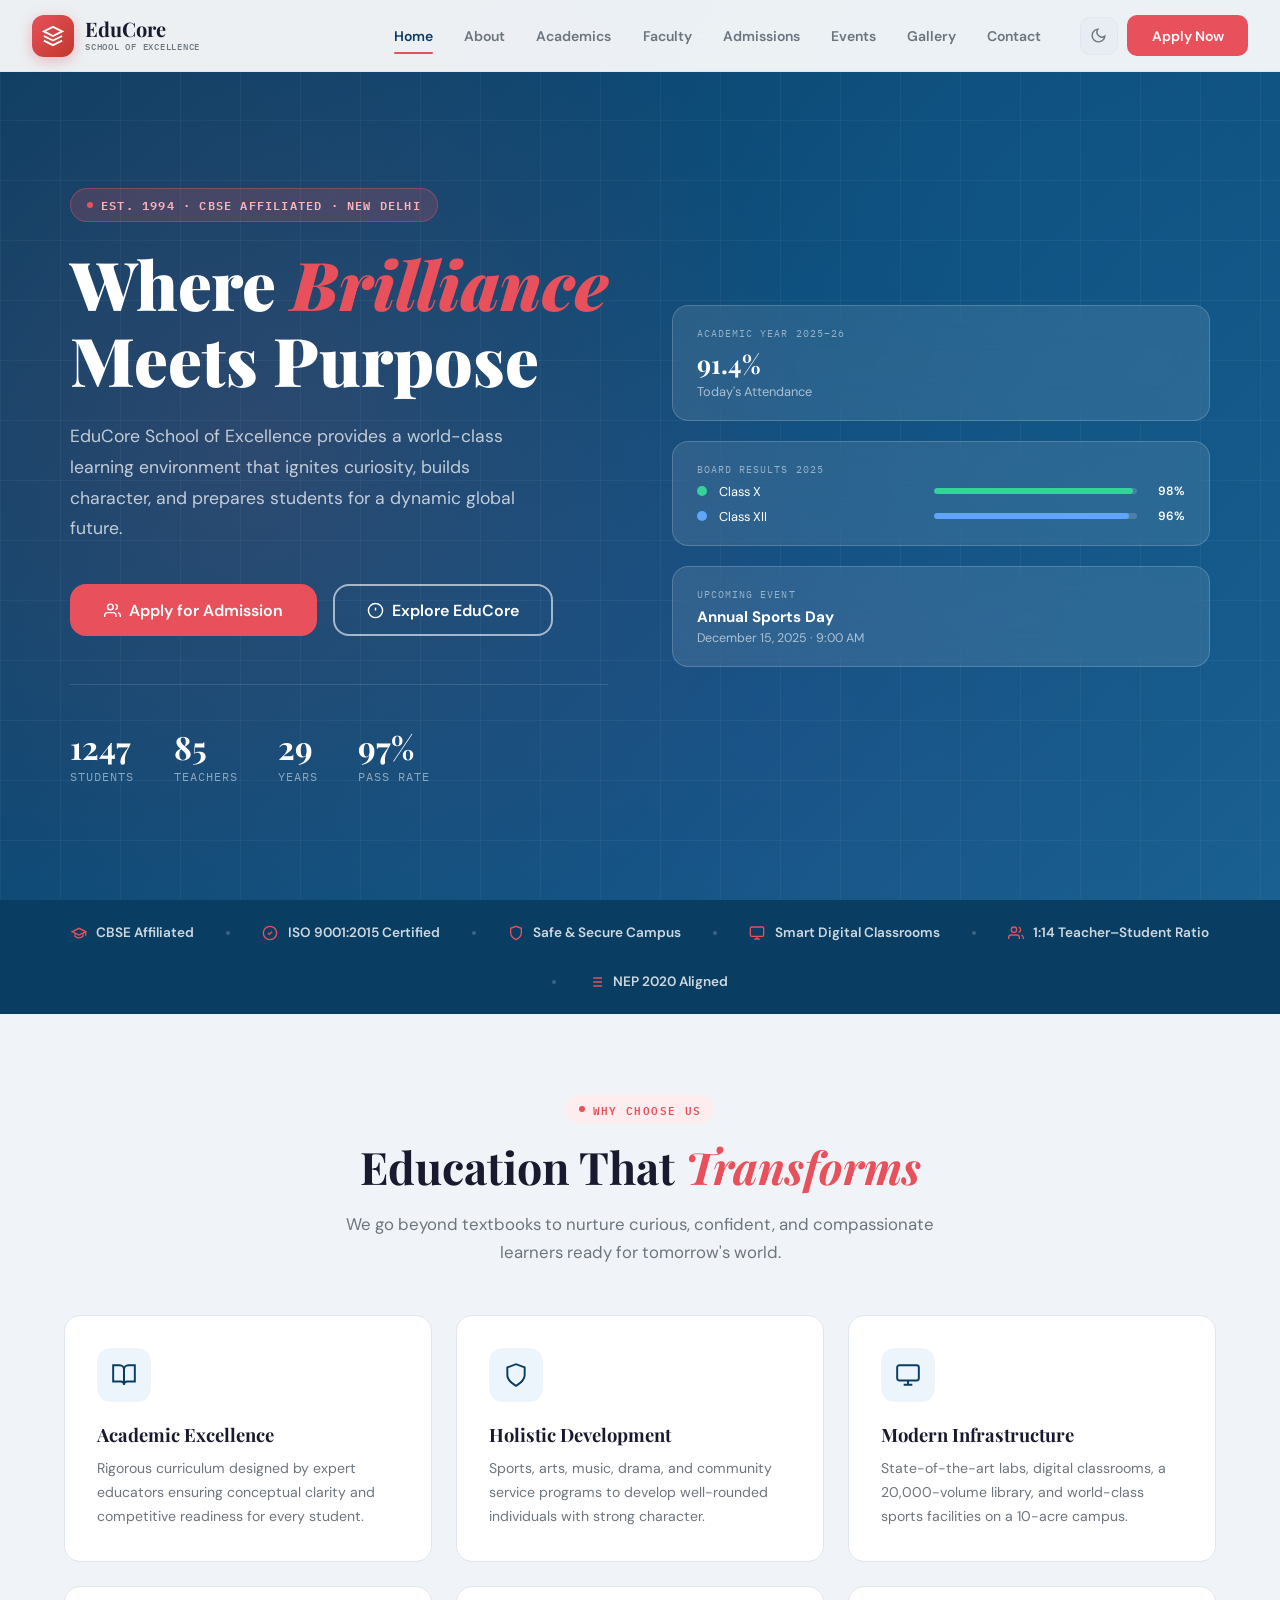
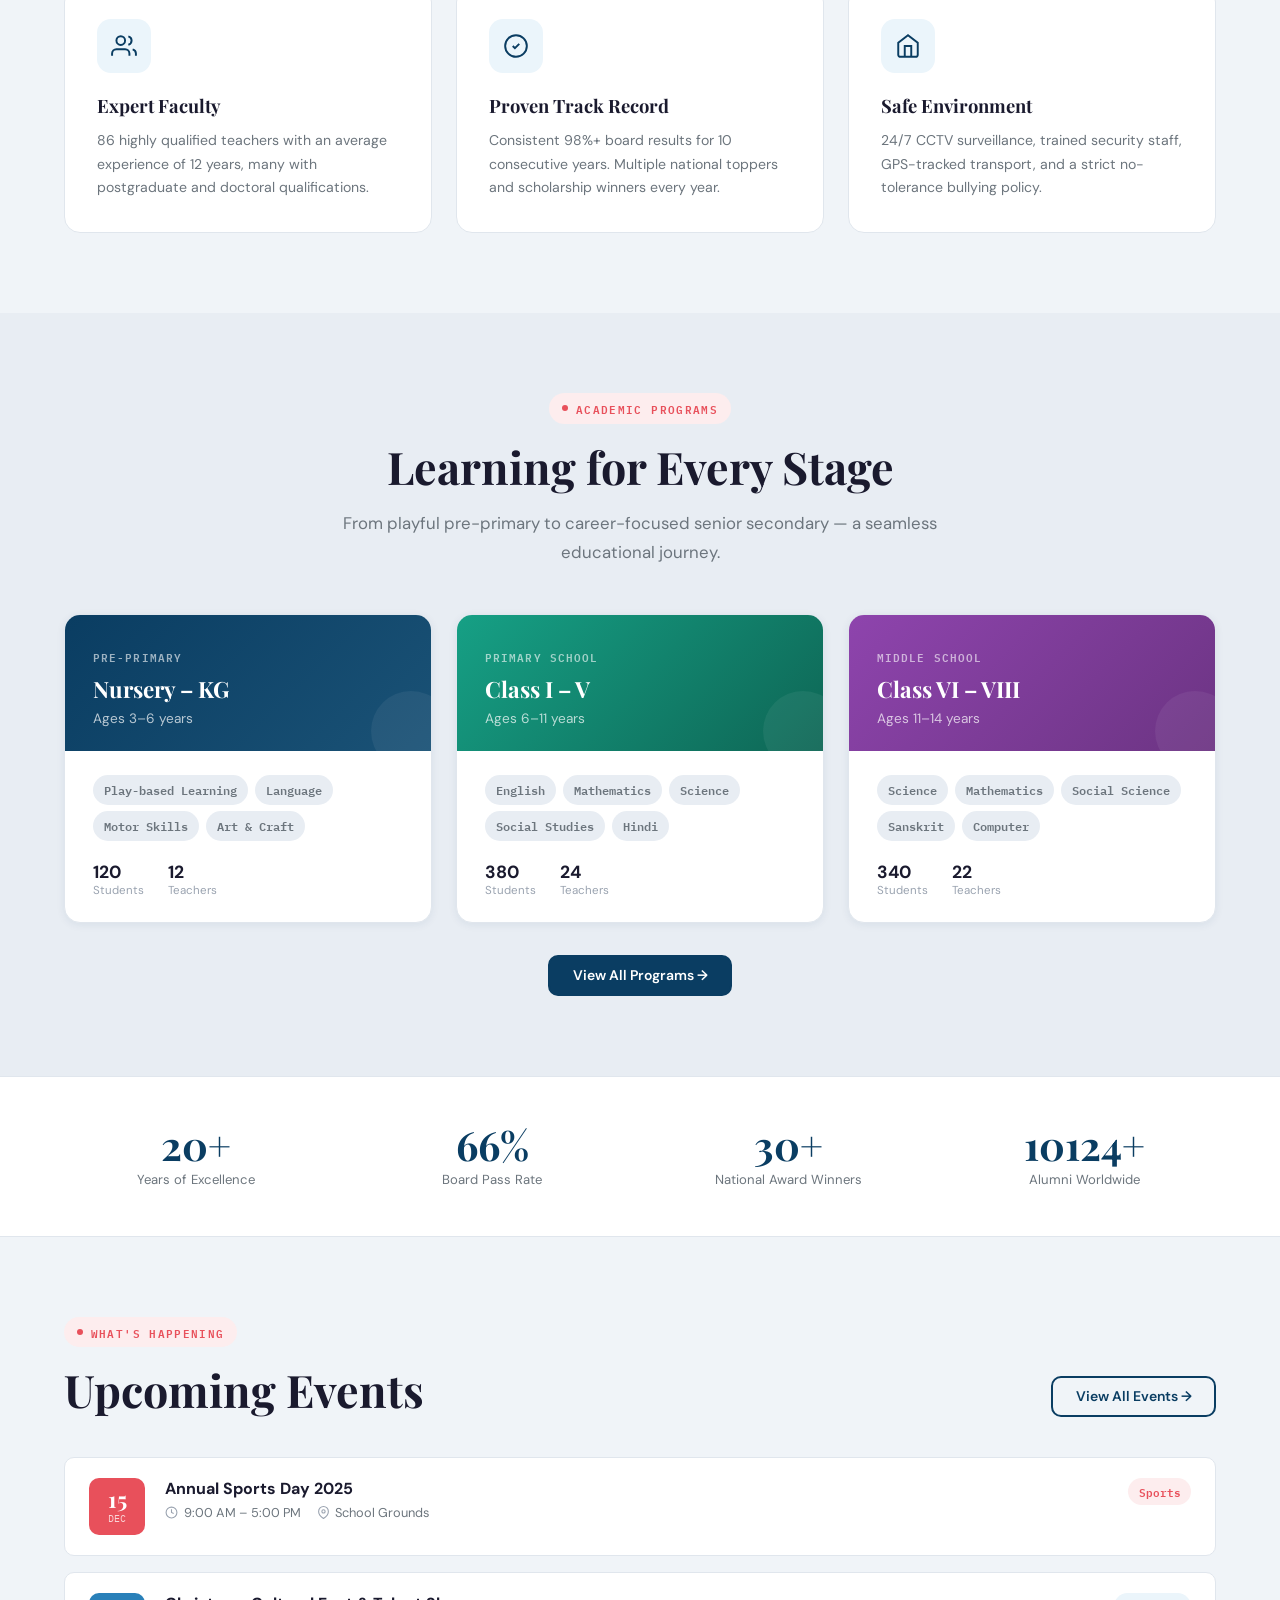
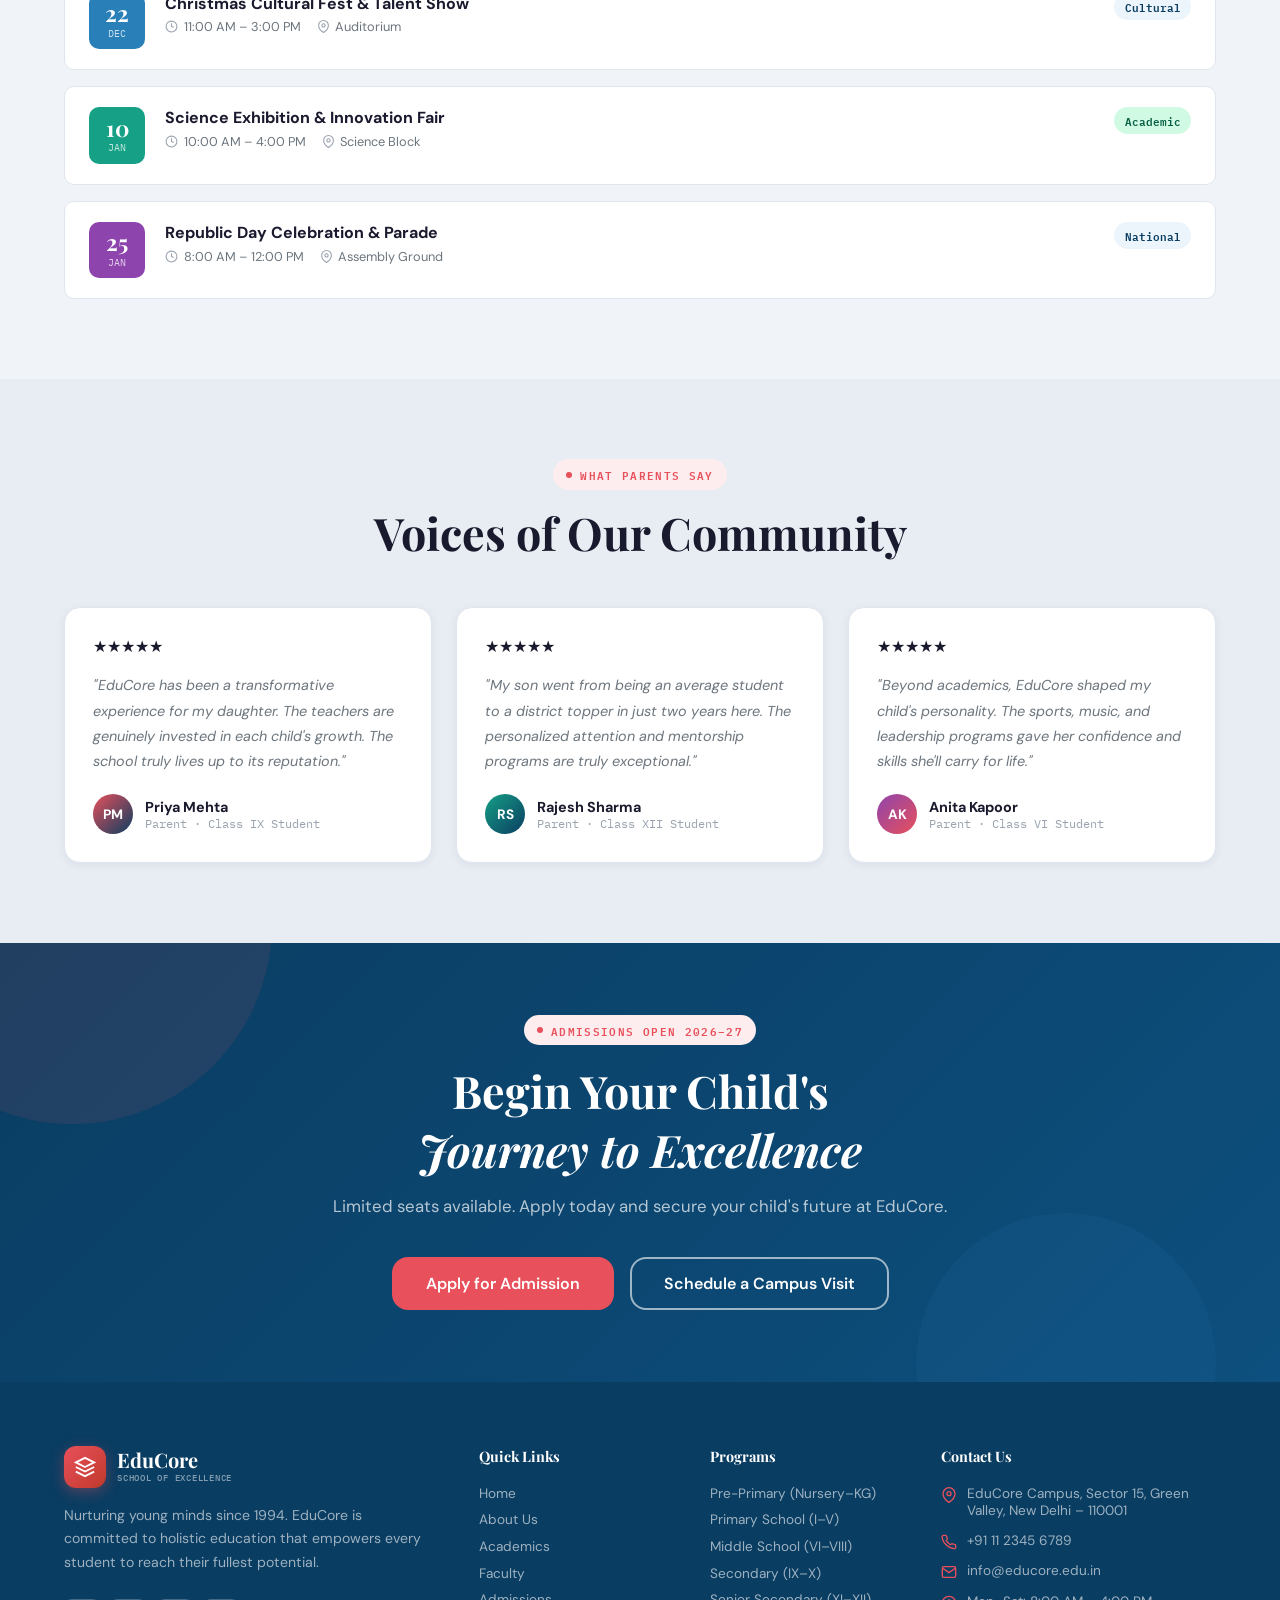
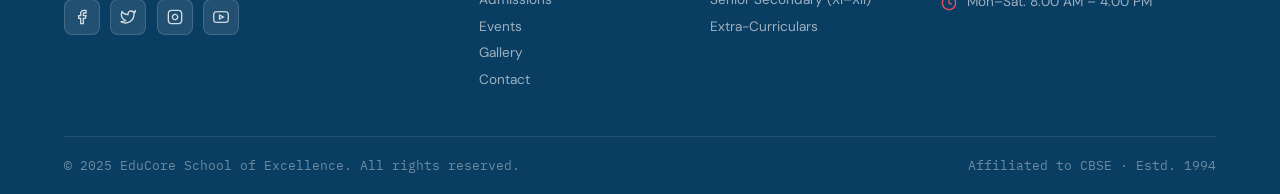
==== index.html @ 19f884a1 "first commit" ====
<!DOCTYPE html>
<html lang="en">
<head>
  <meta charset="UTF-8">
  <meta name="viewport" content="width=device-width, initial-scale=1.0">
  <title>EduCore School of Excellence — Home</title>
  <meta name="description" content="EduCore School of Excellence – A leading CBSE school in New Delhi offering world-class education from Nursery to Class XII.">
  <link rel="manifest" href="/manifest.json">
    <meta name="theme-color" content="#0f172a">
    <meta name="mobile-web-app-capable" content="yes">
    <meta name="apple-mobile-web-app-capable" content="yes">
    <meta name="apple-mobile-web-app-status-bar-style" content="black-translucent">
    <meta name="apple-mobile-web-app-title" content="EduCore">
   <meta name="apple-mobile-web-app-title" content="EduCore"><meta name="viewport" content="width=device-width, initial-scale=1, maximum-scale=1, user-scalable=no, viewport-fit=cover">
  <link rel="stylesheet" href="css/style.css">
  <script>
    // Prevent FOUC
    (function(){var t=localStorage.getItem('educore-theme');if(t)document.documentElement.setAttribute('data-theme',t);else if(window.matchMedia('(prefers-color-scheme:dark)').matches)document.documentElement.setAttribute('data-theme','dark');})();
  </script>
</head>
<body>

<div id="nav-placeholder"></div>

<!-- ═══════════════════════════════════════════════════ HERO -->
<section class="hero">
  <div class="hero-bg-pattern"></div>
  <div class="hero-grid-overlay"></div>
  <div class="container">
    <div class="hero-content">
      <div class="hero-text">
        <div class="hero-tag">Est. 1994 · CBSE Affiliated · New Delhi</div>
        <h1 class="hero-title">
          Where <span class="accent-text">Brilliance</span><br>Meets Purpose
        </h1>
        <p class="hero-subtitle">
          EduCore School of Excellence provides a world-class learning environment that ignites curiosity, builds character, and prepares students for a dynamic global future.
        </p>
        <div class="hero-cta">
          <a href="pages/admissions.html" class="btn btn-accent btn-lg">
            <svg viewBox="0 0 24 24" fill="none" stroke="currentColor" stroke-width="2"><path d="M17 21v-2a4 4 0 0 0-4-4H5a4 4 0 0 0-4 4v2"/><circle cx="9" cy="7" r="4"/><path d="M23 21v-2a4 4 0 0 0-3-3.87"/><path d="M16 3.13a4 4 0 0 1 0 7.75"/></svg>
            Apply for Admission
          </a>
          <a href="pages/about.html" class="btn btn-outline-white btn-lg">
            <svg viewBox="0 0 24 24" fill="none" stroke="currentColor" stroke-width="2"><circle cx="12" cy="12" r="10"/><line x1="12" y1="8" x2="12" y2="12"/><line x1="12" y1="16" x2="12.01" y2="16"/></svg>
            Explore EduCore
          </a>
        </div>
        <div class="hero-stats">
          <div>
            <div class="hero-stat-value" data-count="1248">0</div>
            <div class="hero-stat-label">Students</div>
          </div>
          <div>
            <div class="hero-stat-value" data-count="86">0</div>
            <div class="hero-stat-label">Teachers</div>
          </div>
          <div>
            <div class="hero-stat-value" data-count="30">0</div>
            <div class="hero-stat-label">Years</div>
          </div>
          <div>
            <div class="hero-stat-value" data-count="98" data-suffix="%">0</div>
            <div class="hero-stat-label">Pass Rate</div>
          </div>
        </div>
      </div>

      <div class="hero-visual">
        <div class="hero-card-float">
          <div class="hcf-label">Academic Year 2025–26</div>
          <div class="hcf-value">91.4%</div>
          <div class="hcf-sub">Today's Attendance</div>
        </div>
        <div class="hero-card-float">
          <div class="hcf-label">Board Results 2025</div>
          <div style="display:flex;flex-direction:column;gap:8px;margin-top:6px">
            <div class="hcf-row">
              <div class="hcf-dot" style="background:#34D399"></div>
              <span style="font-size:.8rem;flex:1">Class X</span>
              <div class="hcf-bar-wrap"><div class="hcf-bar" style="width:98%;background:#34D399"></div></div>
              <span class="hcf-pct">98%</span>
            </div>
            <div class="hcf-row">
              <div class="hcf-dot" style="background:#60A5FA"></div>
              <span style="font-size:.8rem;flex:1">Class XII</span>
              <div class="hcf-bar-wrap"><div class="hcf-bar" style="width:96%;background:#60A5FA"></div></div>
              <span class="hcf-pct">96%</span>
            </div>
          </div>
        </div>
        <div class="hero-card-float">
          <div class="hcf-label">Upcoming Event</div>
          <div style="margin-top:4px">
            <div style="font-weight:700;font-size:.95rem">Annual Sports Day</div>
            <div style="font-size:.78rem;opacity:.6;margin-top:3px">December 15, 2025 · 9:00 AM</div>
          </div>
        </div>
      </div>
    </div>
  </div>
</section>

<!-- ═══════════════════════════════════════════════════ FEATURES STRIP -->
<div class="features-strip">
  <div class="container">
    <div class="features-strip-inner">
      <div class="fstrip-item"><svg viewBox="0 0 24 24"><path d="M22 10v6M2 10l10-5 10 5-10 5z"/><path d="M6 12v5c3 3 9 3 12 0v-5"/></svg>CBSE Affiliated</div>
      <div class="fstrip-divider"></div>
      <div class="fstrip-item"><svg viewBox="0 0 24 24"><circle cx="12" cy="12" r="10"/><path d="m9 12 2 2 4-4"/></svg>ISO 9001:2015 Certified</div>
      <div class="fstrip-divider"></div>
      <div class="fstrip-item"><svg viewBox="0 0 24 24"><path d="M12 22s8-4 8-10V5l-8-3-8 3v7c0 6 8 10 8 10z"/></svg>Safe & Secure Campus</div>
      <div class="fstrip-divider"></div>
      <div class="fstrip-item"><svg viewBox="0 0 24 24"><rect x="2" y="3" width="20" height="14" rx="2"/><path d="M8 21h8M12 17v4"/></svg>Smart Digital Classrooms</div>
      <div class="fstrip-divider"></div>
      <div class="fstrip-item"><svg viewBox="0 0 24 24"><path d="M17 21v-2a4 4 0 0 0-4-4H5a4 4 0 0 0-4 4v2"/><circle cx="9" cy="7" r="4"/><path d="M23 21v-2a4 4 0 0 0-3-3.87M16 3.13a4 4 0 0 1 0 7.75"/></svg>1:14 Teacher–Student Ratio</div>
      <div class="fstrip-divider"></div>
      <div class="fstrip-item"><svg viewBox="0 0 24 24"><path d="M8 6h13M8 12h13M8 18h13M3 6h.01M3 12h.01M3 18h.01"/></svg>NEP 2020 Aligned</div>
    </div>
  </div>
</div>

<!-- ═══════════════════════════════════════════════════ WHY EDUCORE -->
<section class="section" style="background:var(--bg)">
  <div class="container">
    <div class="text-center aos-item">
      <div class="section-label">Why Choose Us</div>
      <h2 class="section-title">Education That <em style="font-style:italic;color:var(--accent)">Transforms</em></h2>
      <p class="section-subtitle" style="margin:0 auto">We go beyond textbooks to nurture curious, confident, and compassionate learners ready for tomorrow's world.</p>
    </div>
    <div class="why-grid">
      <div class="why-card aos-item" data-delay="0">
        <div class="why-icon"><svg viewBox="0 0 24 24"><path d="M2 3h6a4 4 0 0 1 4 4v14a3 3 0 0 0-3-3H2z"/><path d="M22 3h-6a4 4 0 0 0-4 4v14a3 3 0 0 1 3-3h7z"/></svg></div>
        <div class="why-title">Academic Excellence</div>
        <p class="why-desc">Rigorous curriculum designed by expert educators ensuring conceptual clarity and competitive readiness for every student.</p>
      </div>
      <div class="why-card aos-item" data-delay="80">
        <div class="why-icon"><svg viewBox="0 0 24 24"><path d="M12 22s8-4 8-10V5l-8-3-8 3v7c0 6 8 10 8 10z"/></svg></div>
        <div class="why-title">Holistic Development</div>
        <p class="why-desc">Sports, arts, music, drama, and community service programs to develop well-rounded individuals with strong character.</p>
      </div>
      <div class="why-card aos-item" data-delay="160">
        <div class="why-icon"><svg viewBox="0 0 24 24"><rect x="2" y="3" width="20" height="14" rx="2"/><path d="M8 21h8M12 17v4"/></svg></div>
        <div class="why-title">Modern Infrastructure</div>
        <p class="why-desc">State-of-the-art labs, digital classrooms, a 20,000-volume library, and world-class sports facilities on a 10-acre campus.</p>
      </div>
      <div class="why-card aos-item" data-delay="0">
        <div class="why-icon"><svg viewBox="0 0 24 24"><path d="M17 21v-2a4 4 0 0 0-4-4H5a4 4 0 0 0-4 4v2"/><circle cx="9" cy="7" r="4"/><path d="M23 21v-2a4 4 0 0 0-3-3.87M16 3.13a4 4 0 0 1 0 7.75"/></svg></div>
        <div class="why-title">Expert Faculty</div>
        <p class="why-desc">86 highly qualified teachers with an average experience of 12 years, many with postgraduate and doctoral qualifications.</p>
      </div>
      <div class="why-card aos-item" data-delay="80">
        <div class="why-icon"><svg viewBox="0 0 24 24"><circle cx="12" cy="12" r="10"/><path d="m9 12 2 2 4-4"/></svg></div>
        <div class="why-title">Proven Track Record</div>
        <p class="why-desc">Consistent 98%+ board results for 10 consecutive years. Multiple national toppers and scholarship winners every year.</p>
      </div>
      <div class="why-card aos-item" data-delay="160">
        <div class="why-icon"><svg viewBox="0 0 24 24"><path d="M3 9l9-7 9 7v11a2 2 0 0 1-2 2H5a2 2 0 0 1-2-2z"/><polyline points="9 22 9 12 15 12 15 22"/></svg></div>
        <div class="why-title">Safe Environment</div>
        <p class="why-desc">24/7 CCTV surveillance, trained security staff, GPS-tracked transport, and a strict no-tolerance bullying policy.</p>
      </div>
    </div>
  </div>
</section>

<!-- ═══════════════════════════════════════════════════ PROGRAMS -->
<section class="section" style="background:var(--bg3)">
  <div class="container">
    <div class="text-center aos-item">
      <div class="section-label">Academic Programs</div>
      <h2 class="section-title">Learning for Every Stage</h2>
      <p class="section-subtitle" style="margin:0 auto">From playful pre-primary to career-focused senior secondary — a seamless educational journey.</p>
    </div>
    <div class="programs-grid">
      <div class="prog-card aos-item" data-delay="0">
        <div class="prog-header">
          <div class="prog-grade">Pre-Primary</div>
          <div class="prog-name">Nursery – KG</div>
          <div class="prog-age">Ages 3–6 years</div>
        </div>
        <div class="prog-body">
          <div class="prog-subjects">
            <span class="prog-subject">Play-based Learning</span>
            <span class="prog-subject">Language</span>
            <span class="prog-subject">Motor Skills</span>
            <span class="prog-subject">Art & Craft</span>
          </div>
          <div class="prog-stats">
            <div><div class="prog-stat-val">120</div><div class="prog-stat-lbl">Students</div></div>
            <div><div class="prog-stat-val">12</div><div class="prog-stat-lbl">Teachers</div></div>
          </div>
        </div>
      </div>
      <div class="prog-card aos-item" data-delay="80">
        <div class="prog-header" style="background:linear-gradient(135deg,#16A085,#0E6655)">
          <div class="prog-grade">Primary School</div>
          <div class="prog-name">Class I – V</div>
          <div class="prog-age">Ages 6–11 years</div>
        </div>
        <div class="prog-body">
          <div class="prog-subjects">
            <span class="prog-subject">English</span>
            <span class="prog-subject">Mathematics</span>
            <span class="prog-subject">Science</span>
            <span class="prog-subject">Social Studies</span>
            <span class="prog-subject">Hindi</span>
          </div>
          <div class="prog-stats">
            <div><div class="prog-stat-val">380</div><div class="prog-stat-lbl">Students</div></div>
            <div><div class="prog-stat-val">24</div><div class="prog-stat-lbl">Teachers</div></div>
          </div>
        </div>
      </div>
      <div class="prog-card aos-item" data-delay="160">
        <div class="prog-header" style="background:linear-gradient(135deg,#8E44AD,#6C3483)">
          <div class="prog-grade">Middle School</div>
          <div class="prog-name">Class VI – VIII</div>
          <div class="prog-age">Ages 11–14 years</div>
        </div>
        <div class="prog-body">
          <div class="prog-subjects">
            <span class="prog-subject">Science</span>
            <span class="prog-subject">Mathematics</span>
            <span class="prog-subject">Social Science</span>
            <span class="prog-subject">Sanskrit</span>
            <span class="prog-subject">Computer</span>
          </div>
          <div class="prog-stats">
            <div><div class="prog-stat-val">340</div><div class="prog-stat-lbl">Students</div></div>
            <div><div class="prog-stat-val">22</div><div class="prog-stat-lbl">Teachers</div></div>
          </div>
        </div>
      </div>
    </div>
    <div style="text-align:center;margin-top:2rem">
      <a href="pages/academics.html" class="btn btn-primary">View All Programs →</a>
    </div>
  </div>
</section>

<!-- ═══════════════════════════════════════════════════ STATS BAND -->
<div class="stats-band aos-item">
  <div class="container">
    <div class="stats-band-grid">
      <div class="text-center">
        <div class="stat-band-val" data-count="30" data-suffix="+">0</div>
        <div class="stat-band-lbl">Years of Excellence</div>
      </div>
      <div class="text-center">
        <div class="stat-band-val" data-count="98" data-suffix="%">0</div>
        <div class="stat-band-lbl">Board Pass Rate</div>
      </div>
      <div class="text-center">
        <div class="stat-band-val" data-count="45" data-suffix="+">0</div>
        <div class="stat-band-lbl">National Award Winners</div>
      </div>
      <div class="text-center">
        <div class="stat-band-val" data-count="15000" data-suffix="+">0</div>
        <div class="stat-band-lbl">Alumni Worldwide</div>
      </div>
    </div>
  </div>
</div>

<!-- ═══════════════════════════════════════════════════ EVENTS PREVIEW -->
<section class="section" style="background:var(--bg)">
  <div class="container">
    <div style="display:flex;align-items:flex-end;justify-content:space-between;flex-wrap:wrap;gap:1rem" class="aos-item">
      <div>
        <div class="section-label">What's Happening</div>
        <h2 class="section-title" style="margin-bottom:0">Upcoming Events</h2>
      </div>
      <a href="pages/events.html" class="btn btn-outline">View All Events →</a>
    </div>
    <div class="events-list">
      <div class="event-item aos-item" data-delay="0">
        <div class="event-date-box" style="background:var(--accent)">
          <div class="event-day">15</div>
          <div class="event-month">Dec</div>
        </div>
        <div class="event-info">
          <div class="event-name">Annual Sports Day 2025</div>
          <div class="event-meta">
            <span><svg viewBox="0 0 24 24"><circle cx="12" cy="12" r="10"/><polyline points="12 6 12 12 16 14"/></svg> 9:00 AM – 5:00 PM</span>
            <span><svg viewBox="0 0 24 24"><path d="M21 10c0 7-9 13-9 13s-9-6-9-13a9 9 0 0 1 18 0z"/><circle cx="12" cy="10" r="3"/></svg> School Grounds</span>
          </div>
        </div>
        <span class="badge badge-accent event-tag">Sports</span>
      </div>
      <div class="event-item aos-item" data-delay="60">
        <div class="event-date-box" style="background:var(--info)">
          <div class="event-day">22</div>
          <div class="event-month">Dec</div>
        </div>
        <div class="event-info">
          <div class="event-name">Christmas Cultural Fest & Talent Show</div>
          <div class="event-meta">
            <span><svg viewBox="0 0 24 24"><circle cx="12" cy="12" r="10"/><polyline points="12 6 12 12 16 14"/></svg> 11:00 AM – 3:00 PM</span>
            <span><svg viewBox="0 0 24 24"><path d="M21 10c0 7-9 13-9 13s-9-6-9-13a9 9 0 0 1 18 0z"/><circle cx="12" cy="10" r="3"/></svg> Auditorium</span>
          </div>
        </div>
        <span class="badge badge-primary event-tag">Cultural</span>
      </div>
      <div class="event-item aos-item" data-delay="120">
        <div class="event-date-box" style="background:var(--success)">
          <div class="event-day">10</div>
          <div class="event-month">Jan</div>
        </div>
        <div class="event-info">
          <div class="event-name">Science Exhibition & Innovation Fair</div>
          <div class="event-meta">
            <span><svg viewBox="0 0 24 24"><circle cx="12" cy="12" r="10"/><polyline points="12 6 12 12 16 14"/></svg> 10:00 AM – 4:00 PM</span>
            <span><svg viewBox="0 0 24 24"><path d="M21 10c0 7-9 13-9 13s-9-6-9-13a9 9 0 0 1 18 0z"/><circle cx="12" cy="10" r="3"/></svg> Science Block</span>
          </div>
        </div>
        <span class="badge badge-success event-tag">Academic</span>
      </div>
      <div class="event-item aos-item" data-delay="180">
        <div class="event-date-box" style="background:var(--purple)">
          <div class="event-day">25</div>
          <div class="event-month">Jan</div>
        </div>
        <div class="event-info">
          <div class="event-name">Republic Day Celebration & Parade</div>
          <div class="event-meta">
            <span><svg viewBox="0 0 24 24"><circle cx="12" cy="12" r="10"/><polyline points="12 6 12 12 16 14"/></svg> 8:00 AM – 12:00 PM</span>
            <span><svg viewBox="0 0 24 24"><path d="M21 10c0 7-9 13-9 13s-9-6-9-13a9 9 0 0 1 18 0z"/><circle cx="12" cy="10" r="3"/></svg> Assembly Ground</span>
          </div>
        </div>
        <span class="badge badge-primary event-tag">National</span>
      </div>
    </div>
  </div>
</section>

<!-- ═══════════════════════════════════════════════════ TESTIMONIALS -->
<section class="section" style="background:var(--bg3)">
  <div class="container">
    <div class="text-center aos-item">
      <div class="section-label">What Parents Say</div>
      <h2 class="section-title">Voices of Our Community</h2>
    </div>
    <div class="testimonials-grid">
      <div class="testi-card aos-item" data-delay="0">
        <div class="testi-stars">★★★★★</div>
        <p class="testi-text">"EduCore has been a transformative experience for my daughter. The teachers are genuinely invested in each child's growth. The school truly lives up to its reputation."</p>
        <div class="testi-author">
          <div class="testi-avatar">PM</div>
          <div>
            <div class="testi-name">Priya Mehta</div>
            <div class="testi-role">Parent · Class IX Student</div>
          </div>
        </div>
      </div>
      <div class="testi-card aos-item" data-delay="80">
        <div class="testi-stars">★★★★★</div>
        <p class="testi-text">"My son went from being an average student to a district topper in just two years here. The personalized attention and mentorship programs are truly exceptional."</p>
        <div class="testi-author">
          <div class="testi-avatar" style="background:linear-gradient(135deg,#16A085,#0A3D62)">RS</div>
          <div>
            <div class="testi-name">Rajesh Sharma</div>
            <div class="testi-role">Parent · Class XII Student</div>
          </div>
        </div>
      </div>
      <div class="testi-card aos-item" data-delay="160">
        <div class="testi-stars">★★★★★</div>
        <p class="testi-text">"Beyond academics, EduCore shaped my child's personality. The sports, music, and leadership programs gave her confidence and skills she'll carry for life."</p>
        <div class="testi-author">
          <div class="testi-avatar" style="background:linear-gradient(135deg,#8E44AD,#E8505B)">AK</div>
          <div>
            <div class="testi-name">Anita Kapoor</div>
            <div class="testi-role">Parent · Class VI Student</div>
          </div>
        </div>
      </div>
    </div>
  </div>
</section>

<!-- ═══════════════════════════════════════════════════ CTA BANNER -->
<div class="cta-banner">
  <div class="container">
    <div class="cta-banner-content">
      <div class="section-label" style="margin:0 auto 1rem;display:inline-flex">Admissions Open 2026–27</div>
      <h2>Begin Your Child's<br><em style="font-style:italic">Journey to Excellence</em></h2>
      <p>Limited seats available. Apply today and secure your child's future at EduCore.</p>
      <div class="cta-banner-btns">
        <a href="pages/admissions.html" class="btn btn-accent btn-lg">Apply for Admission</a>
        <a href="pages/contact.html" class="btn btn-outline-white btn-lg">Schedule a Campus Visit</a>
      </div>
    </div>
  </div>
</div>

<div id="footer-placeholder"></div>

<script src="js/nav.js"></script>
<script src="js/footer.js"></script>
<script src="js/main.js"></script>
<script>
  renderNav('index.html', '');
  renderFooter('');
</script>
 <script>
    if ('serviceWorker' in navigator) {
        window.addEventListener('load', function () {
            navigator.serviceWorker.register('/service-worker.js')
            .then(function(registration) {
                console.log('ServiceWorker registered');
            })
            .catch(function(error) {
                console.log('ServiceWorker failed:', error);
            });
        });
    }
    </script>

</body>
</html>
---- css/style.css ----
/* ============================================================
   EduCore School — Landing Website Stylesheet
   Light + Dark Mode | Fully Responsive | Mobile-First
   ============================================================ */

@import url('https://fonts.googleapis.com/css2?family=Playfair+Display:ital,wght@0,600;0,700;0,900;1,700&family=IBM+Plex+Mono:wght@400;500;600&family=DM+Sans:ital,wght@0,300;0,400;0,500;0,600;0,700;1,400&display=swap');

/* ── CSS VARIABLES ── */
:root {
  --primary: #0A3D62;
  --primary-light: #1a5276;
  --primary-xlight: #EBF5FB;
  --accent: #E8505B;
  --accent-dark: #c0392b;
  --accent-light: #FDEDEE;
  --success: #16A085;
  --warning: #F39C12;
  --info: #2980B9;
  --purple: #8E44AD;

  --bg: #F0F4F8;
  --bg2: #FFFFFF;
  --bg3: #E8EDF3;
  --text: #1A1A2E;
  --text2: #6C757D;
  --text3: #9AA3B0;
  --border: #E0E6ED;
  --border2: #C8D3DE;

  --nav-h: 72px;

  --shadow-xs: 0 1px 4px rgba(10,61,98,0.05);
  --shadow-sm: 0 2px 8px rgba(10,61,98,0.07);
  --shadow-md: 0 4px 20px rgba(10,61,98,0.11);
  --shadow-lg: 0 8px 40px rgba(10,61,98,0.15);
  --shadow-xl: 0 16px 60px rgba(10,61,98,0.18);

  --radius: 16px;
  --radius-sm: 10px;
  --radius-xs: 6px;
  --radius-full: 9999px;

  --transition: 0.28s cubic-bezier(0.4, 0, 0.2, 1);
  --transition-fast: 0.15s ease;
}

[data-theme="dark"] {
  --primary: #60A5FA;
  --primary-light: #93C5FD;
  --primary-xlight: #1E3A5F;
  --accent: #F87171;
  --accent-dark: #EF4444;
  --accent-light: #2D1B1B;
  --success: #34D399;
  --warning: #FBBF24;
  --info: #60A5FA;
  --purple: #A78BFA;

  --bg: #0F172A;
  --bg2: #1E293B;
  --bg3: #162032;
  --text: #F1F5F9;
  --text2: #94A3B8;
  --text3: #64748B;
  --border: #334155;
  --border2: #475569;

  --shadow-xs: 0 1px 4px rgba(0,0,0,0.3);
  --shadow-sm: 0 2px 8px rgba(0,0,0,0.35);
  --shadow-md: 0 4px 20px rgba(0,0,0,0.4);
  --shadow-lg: 0 8px 40px rgba(0,0,0,0.45);
  --shadow-xl: 0 16px 60px rgba(0,0,0,0.5);
}

/* ── RESET ── */
*, *::before, *::after { box-sizing: border-box; margin: 0; padding: 0; }
html { scroll-behavior: smooth; font-size: 16px; }
body {
  font-family: 'DM Sans', sans-serif;
  background: var(--bg);
  color: var(--text);
  min-height: 100vh;
  transition: background var(--transition), color var(--transition);
  overflow-x: hidden;
}
a { text-decoration: none; color: inherit; }
img { max-width: 100%; display: block; }
button { cursor: pointer; font-family: inherit; border: none; }
ul { list-style: none; }
input, select, textarea { font-family: inherit; }

/* ── TYPOGRAPHY ── */
.serif { font-family: 'Playfair Display', serif; }
.mono { font-family: 'IBM Plex Mono', monospace; }

/* ── NAVBAR ── */
.navbar {
  position: fixed;
  top: 0; left: 0; right: 0;
  z-index: 500;
  height: var(--nav-h);
  display: flex;
  align-items: center;
  padding: 0 2rem;
  background: rgba(255,255,255,0.92);
  backdrop-filter: blur(20px);
  -webkit-backdrop-filter: blur(20px);
  border-bottom: 1px solid var(--border);
  transition: all var(--transition);
  gap: 1.5rem;
}

[data-theme="dark"] .navbar {
  background: rgba(15,23,42,0.92);
}

.navbar.scrolled {
  box-shadow: var(--shadow-md);
}

.nav-logo {
  display: flex;
  align-items: center;
  gap: 0.7rem;
  flex-shrink: 0;
}

.nav-logo-mark {
  width: 42px; height: 42px;
  border-radius: 12px;
  background: linear-gradient(135deg, var(--accent), var(--accent-dark));
  display: flex; align-items: center; justify-content: center;
  box-shadow: 0 4px 14px rgba(232,80,91,0.35);
  flex-shrink: 0;
}

.nav-logo-mark svg {
  width: 22px; height: 22px;
  fill: none; stroke: #fff; stroke-width: 2;
}

.nav-logo-text {
  font-family: 'Playfair Display', serif;
  font-size: 1.25rem;
  font-weight: 700;
  color: var(--text);
  line-height: 1.1;
}

.nav-logo-sub {
  font-family: 'IBM Plex Mono', monospace;
  font-size: 0.58rem;
  font-weight: 500;
  color: var(--text2);
  letter-spacing: 0.08em;
  text-transform: uppercase;
}

.nav-links {
  display: flex;
  align-items: center;
  gap: 0.15rem;
  margin-left: auto;
}

.nav-link {
  padding: 0.45rem 0.9rem;
  font-size: 0.875rem;
  font-weight: 600;
  color: var(--text2);
  border-radius: var(--radius-xs);
  transition: all var(--transition-fast);
  white-space: nowrap;
  position: relative;
}

.nav-link::after {
  content: '';
  position: absolute;
  bottom: -2px; left: 50%; right: 50%;
  height: 2px;
  background: var(--accent);
  border-radius: 2px;
  transition: left var(--transition-fast), right var(--transition-fast);
}

.nav-link:hover { color: var(--primary); }
.nav-link:hover::after, .nav-link.active::after { left: 0.9rem; right: 0.9rem; }
.nav-link.active { color: var(--primary); }

.nav-actions {
  display: flex;
  align-items: center;
  gap: 0.6rem;
  flex-shrink: 0;
}

/* Dark toggle */
.dark-toggle {
  width: 38px; height: 38px;
  border-radius: 10px;
  background: var(--bg3);
  border: 1.5px solid var(--border);
  display: flex; align-items: center; justify-content: center;
  transition: all var(--transition-fast);
  color: var(--text2);
  flex-shrink: 0;
}
.dark-toggle:hover { background: var(--primary-xlight); color: var(--primary); border-color: var(--primary); }
.dark-toggle svg { width: 17px; height: 17px; fill: none; stroke: currentColor; stroke-width: 2; }
.icon-sun { display: none; }
.icon-moon { display: block; }
[data-theme="dark"] .icon-sun { display: block; }
[data-theme="dark"] .icon-moon { display: none; }

/* Hamburger */
.nav-hamburger {
  display: none;
  flex-direction: column;
  gap: 5px;
  width: 38px; height: 38px;
  border-radius: 10px;
  background: var(--bg3);
  border: 1.5px solid var(--border);
  align-items: center;
  justify-content: center;
  flex-shrink: 0;
}
.nav-hamburger span {
  display: block;
  width: 18px; height: 2px;
  background: var(--text);
  border-radius: 2px;
  transition: all var(--transition-fast);
}
.nav-hamburger.open span:nth-child(1) { transform: translateY(7px) rotate(45deg); }
.nav-hamburger.open span:nth-child(2) { opacity: 0; }
.nav-hamburger.open span:nth-child(3) { transform: translateY(-7px) rotate(-45deg); }

/* Mobile menu */
.nav-mobile {
  display: none;
  position: fixed;
  top: var(--nav-h); left: 0; right: 0;
  background: var(--bg2);
  border-bottom: 1px solid var(--border);
  padding: 1rem;
  flex-direction: column;
  gap: 0.35rem;
  z-index: 490;
  box-shadow: var(--shadow-lg);
  animation: slideDown 0.22s ease;
}
.nav-mobile.open { display: flex; }
@keyframes slideDown {
  from { opacity: 0; transform: translateY(-10px); }
  to { opacity: 1; transform: translateY(0); }
}
.nav-mobile .nav-link {
  font-size: 0.95rem;
  padding: 0.65rem 1rem;
  border-radius: var(--radius-sm);
}
.nav-mobile .nav-link:hover { background: var(--bg3); }
.nav-mobile .btn { width: 100%; justify-content: center; }

/* ── BUTTONS ── */
.btn {
  display: inline-flex;
  align-items: center;
  gap: 0.5rem;
  padding: 0.6rem 1.4rem;
  border-radius: var(--radius-sm);
  font-size: 0.875rem;
  font-weight: 600;
  transition: all var(--transition-fast);
  white-space: nowrap;
  cursor: pointer;
  border: 2px solid transparent;
}
.btn svg { width: 17px; height: 17px; flex-shrink: 0; }

.btn-primary {
  background: var(--primary);
  color: #fff;
  border-color: var(--primary);
}
.btn-primary:hover {
  background: var(--primary-light);
  border-color: var(--primary-light);
  transform: translateY(-1px);
  box-shadow: 0 6px 20px rgba(10,61,98,0.25);
}

.btn-accent {
  background: var(--accent);
  color: #fff;
  border-color: var(--accent);
}
.btn-accent:hover {
  background: var(--accent-dark);
  border-color: var(--accent-dark);
  transform: translateY(-1px);
  box-shadow: 0 6px 20px rgba(232,80,91,0.3);
}

.btn-outline {
  background: transparent;
  color: var(--primary);
  border-color: var(--primary);
}
.btn-outline:hover {
  background: var(--primary);
  color: #fff;
  transform: translateY(-1px);
}

.btn-outline-white {
  background: transparent;
  color: #fff;
  border-color: rgba(255,255,255,0.6);
}
.btn-outline-white:hover {
  background: rgba(255,255,255,0.15);
  border-color: #fff;
}

.btn-lg {
  padding: 0.85rem 2rem;
  font-size: 1rem;
  border-radius: var(--radius);
}

/* ── SECTION BASICS ── */
.section { padding: 5rem 0; }
.section-sm { padding: 3.5rem 0; }
.container {
  max-width: 1200px;
  margin: 0 auto;
  padding: 0 1.5rem;
}

/* Section label */
.section-label {
  display: inline-flex;
  align-items: center;
  gap: 0.5rem;
  font-family: 'IBM Plex Mono', monospace;
  font-size: 0.7rem;
  font-weight: 600;
  text-transform: uppercase;
  letter-spacing: 0.12em;
  color: var(--accent);
  background: var(--accent-light);
  padding: 0.35rem 0.8rem;
  border-radius: var(--radius-full);
  margin-bottom: 1rem;
}
.section-label::before {
  content: '';
  width: 6px; height: 6px;
  border-radius: 50%;
  background: var(--accent);
  flex-shrink: 0;
}

.section-title {
  font-family: 'Playfair Display', serif;
  font-size: clamp(2rem, 4vw, 2.8rem);
  font-weight: 700;
  color: var(--text);
  line-height: 1.2;
  margin-bottom: 1rem;
}

.section-subtitle {
  font-size: 1.05rem;
  color: var(--text2);
  line-height: 1.7;
  max-width: 600px;
}

/* ── CARDS ── */
.card {
  background: var(--bg2);
  border-radius: var(--radius);
  border: 1px solid var(--border);
  box-shadow: var(--shadow-sm);
  transition: all var(--transition);
  overflow: hidden;
}
.card:hover {
  box-shadow: var(--shadow-lg);
  transform: translateY(-4px);
}
.card-body { padding: 1.75rem; }

/* ── BADGE ── */
.badge {
  display: inline-flex;
  align-items: center;
  padding: 0.25rem 0.65rem;
  border-radius: var(--radius-full);
  font-size: 0.72rem;
  font-weight: 600;
  font-family: 'IBM Plex Mono', monospace;
}
.badge-primary { background: var(--primary-xlight); color: var(--primary); }
.badge-accent { background: var(--accent-light); color: var(--accent); }
.badge-success { background: #D1FAE5; color: #065F46; }
[data-theme="dark"] .badge-success { background: #064E3B; color: #6EE7B7; }

/* ── FOOTER ── */
.footer {
  background: var(--primary);
  color: rgba(255,255,255,0.85);
  padding: 4rem 0 0;
}
[data-theme="dark"] .footer {
  background: #0F172A;
  border-top: 1px solid var(--border);
}
.footer-grid {
  display: grid;
  grid-template-columns: 2fr 1fr 1fr 1.5fr;
  gap: 3rem;
  padding-bottom: 3rem;
}
.footer-brand .nav-logo-text { color: #fff; }
.footer-brand .nav-logo-sub { color: rgba(255,255,255,0.5); }
.footer-desc {
  font-size: 0.88rem;
  color: rgba(255,255,255,0.6);
  line-height: 1.7;
  margin: 1rem 0 1.5rem;
}
.footer-social {
  display: flex;
  gap: 0.65rem;
}
.footer-social a {
  width: 36px; height: 36px;
  border-radius: 8px;
  background: rgba(255,255,255,0.1);
  border: 1px solid rgba(255,255,255,0.15);
  display: flex; align-items: center; justify-content: center;
  transition: all var(--transition-fast);
}
.footer-social a:hover { background: rgba(255,255,255,0.2); }
.footer-social svg { width: 16px; height: 16px; fill: none; stroke: rgba(255,255,255,0.8); stroke-width: 2; }

.footer-col-title {
  font-weight: 700;
  font-size: 0.9rem;
  color: #fff;
  margin-bottom: 1.2rem;
  font-family: 'Playfair Display', serif;
}
.footer-links { display: flex; flex-direction: column; gap: 0.6rem; }
.footer-links a {
  font-size: 0.85rem;
  color: rgba(255,255,255,0.6);
  transition: color var(--transition-fast);
}
.footer-links a:hover { color: rgba(255,255,255,1); }

.footer-contact-item {
  display: flex;
  align-items: flex-start;
  gap: 0.65rem;
  font-size: 0.85rem;
  color: rgba(255,255,255,0.6);
  margin-bottom: 0.8rem;
}
.footer-contact-item svg { width: 16px; height: 16px; flex-shrink: 0; stroke: var(--accent); fill: none; stroke-width: 2; margin-top: 2px; }

.footer-bottom {
  border-top: 1px solid rgba(255,255,255,0.1);
  padding: 1.25rem 0;
  display: flex;
  align-items: center;
  justify-content: space-between;
  flex-wrap: wrap;
  gap: 0.75rem;
}
.footer-bottom-text {
  font-size: 0.8rem;
  color: rgba(255,255,255,0.4);
  font-family: 'IBM Plex Mono', monospace;
}

/* ── HERO (HOME) ── */
.hero {
  min-height: 100vh;
  display: flex;
  align-items: center;
  position: relative;
  overflow: hidden;
  padding-top: var(--nav-h);
  background: linear-gradient(135deg, var(--primary) 0%, #0D4F7E 55%, #1a6091 100%);
}

[data-theme="dark"] .hero {
  background: linear-gradient(135deg, #0F172A 0%, #1E293B 55%, #162032 100%);
}

.hero-bg-pattern {
  position: absolute;
  inset: 0;
  background-image:
    radial-gradient(circle at 20% 50%, rgba(232,80,91,0.15) 0%, transparent 50%),
    radial-gradient(circle at 80% 20%, rgba(41,128,185,0.1) 0%, transparent 40%),
    radial-gradient(circle at 60% 80%, rgba(142,68,173,0.08) 0%, transparent 40%);
}

.hero-grid-overlay {
  position: absolute;
  inset: 0;
  background-image:
    linear-gradient(rgba(255,255,255,0.04) 1px, transparent 1px),
    linear-gradient(90deg, rgba(255,255,255,0.04) 1px, transparent 1px);
  background-size: 60px 60px;
}

.hero-content {
  position: relative;
  z-index: 2;
  display: grid;
  grid-template-columns: 1fr 1fr;
  gap: 4rem;
  align-items: center;
  padding: 4rem 0;
}

.hero-tag {
  display: inline-flex;
  align-items: center;
  gap: 0.5rem;
  background: rgba(232,80,91,0.2);
  border: 1px solid rgba(232,80,91,0.4);
  color: #FFB3B8;
  padding: 0.4rem 1rem;
  border-radius: var(--radius-full);
  font-size: 0.75rem;
  font-weight: 600;
  font-family: 'IBM Plex Mono', monospace;
  text-transform: uppercase;
  letter-spacing: 0.1em;
  margin-bottom: 1.5rem;
}
.hero-tag::before {
  content: '';
  width: 6px; height: 6px;
  border-radius: 50%;
  background: var(--accent);
  animation: blink 2s infinite;
}
@keyframes blink {
  0%,100% { opacity: 1; }
  50% { opacity: 0.3; }
}

.hero-title {
  font-family: 'Playfair Display', serif;
  font-size: clamp(2.6rem, 5.5vw, 4.2rem);
  font-weight: 900;
  color: #fff;
  line-height: 1.12;
  margin-bottom: 1.5rem;
}
.hero-title .accent-text { color: var(--accent); font-style: italic; }

.hero-subtitle {
  font-size: 1.1rem;
  color: rgba(255,255,255,0.72);
  line-height: 1.75;
  margin-bottom: 2.5rem;
  max-width: 480px;
}

.hero-cta {
  display: flex;
  gap: 1rem;
  flex-wrap: wrap;
}

.hero-stats {
  display: flex;
  gap: 2.5rem;
  margin-top: 3rem;
  padding-top: 2.5rem;
  border-top: 1px solid rgba(255,255,255,0.12);
}
.hero-stat-value {
  font-family: 'Playfair Display', serif;
  font-size: 2rem;
  font-weight: 700;
  color: #fff;
}
.hero-stat-label {
  font-size: 0.78rem;
  color: rgba(255,255,255,0.5);
  font-family: 'IBM Plex Mono', monospace;
  text-transform: uppercase;
  letter-spacing: 0.08em;
}

.hero-visual {
  position: relative;
  display: flex;
  flex-direction: column;
  gap: 1.25rem;
}

.hero-card-float {
  background: rgba(255,255,255,0.1);
  backdrop-filter: blur(20px);
  border: 1px solid rgba(255,255,255,0.18);
  border-radius: var(--radius);
  padding: 1.25rem 1.5rem;
  color: #fff;
  animation: float 6s ease-in-out infinite;
}
.hero-card-float:nth-child(2) { animation-delay: -2s; animation-duration: 7s; }
.hero-card-float:nth-child(3) { animation-delay: -4s; animation-duration: 5s; }

@keyframes float {
  0%,100% { transform: translateY(0); }
  50% { transform: translateY(-10px); }
}

.hcf-label {
  font-family: 'IBM Plex Mono', monospace;
  font-size: 0.65rem;
  color: rgba(255,255,255,0.5);
  text-transform: uppercase;
  letter-spacing: 0.1em;
  margin-bottom: 0.4rem;
}
.hcf-value {
  font-family: 'Playfair Display', serif;
  font-size: 1.6rem;
  font-weight: 700;
}
.hcf-sub { font-size: 0.8rem; color: rgba(255,255,255,0.6); margin-top: 0.2rem; }
.hcf-row { display: flex; align-items: center; gap: 0.75rem; }
.hcf-dot { width: 10px; height: 10px; border-radius: 50%; flex-shrink: 0; }
.hcf-bar-wrap { flex: 1; height: 6px; background: rgba(255,255,255,0.15); border-radius: 3px; overflow: hidden; }
.hcf-bar { height: 100%; border-radius: 3px; }
.hcf-pct { font-size: 0.75rem; font-weight: 600; min-width: 36px; text-align: right; }

/* ── FEATURES STRIP ── */
.features-strip {
  background: var(--primary);
  padding: 1.5rem 0;
}
[data-theme="dark"] .features-strip { background: var(--bg2); border-top: 1px solid var(--border); border-bottom: 1px solid var(--border); }
.features-strip-inner {
  display: flex;
  gap: 2rem;
  overflow: hidden;
  align-items: center;
  flex-wrap: wrap;
  justify-content: center;
}
.fstrip-item {
  display: flex;
  align-items: center;
  gap: 0.6rem;
  color: rgba(255,255,255,0.8);
  font-size: 0.85rem;
  font-weight: 600;
  white-space: nowrap;
}
.fstrip-item svg { width: 16px; height: 16px; stroke: var(--accent); fill: none; stroke-width: 2; }
.fstrip-divider { width: 4px; height: 4px; border-radius: 50%; background: rgba(255,255,255,0.2); flex-shrink: 0; }

/* ── WHY US SECTION ── */
.why-grid {
  display: grid;
  grid-template-columns: repeat(3, 1fr);
  gap: 1.5rem;
  margin-top: 3rem;
}

.why-card {
  background: var(--bg2);
  border-radius: var(--radius);
  border: 1px solid var(--border);
  padding: 2rem;
  transition: all var(--transition);
  position: relative;
  overflow: hidden;
}
.why-card::before {
  content: '';
  position: absolute;
  top: 0; left: 0; right: 0;
  height: 3px;
  background: linear-gradient(90deg, var(--accent), var(--primary));
  transform: scaleX(0);
  transform-origin: left;
  transition: transform var(--transition);
}
.why-card:hover { box-shadow: var(--shadow-lg); transform: translateY(-5px); }
.why-card:hover::before { transform: scaleX(1); }

.why-icon {
  width: 54px; height: 54px;
  border-radius: 14px;
  background: var(--primary-xlight);
  display: flex; align-items: center; justify-content: center;
  margin-bottom: 1.25rem;
}
.why-icon svg { width: 26px; height: 26px; fill: none; stroke: var(--primary); stroke-width: 1.8; }

.why-title {
  font-family: 'Playfair Display', serif;
  font-size: 1.15rem;
  font-weight: 700;
  color: var(--text);
  margin-bottom: 0.65rem;
}
.why-desc { font-size: 0.88rem; color: var(--text2); line-height: 1.7; }

/* ── PROGRAMS ── */
.programs-grid {
  display: grid;
  grid-template-columns: repeat(3, 1fr);
  gap: 1.5rem;
  margin-top: 3rem;
}

.prog-card {
  border-radius: var(--radius);
  overflow: hidden;
  box-shadow: var(--shadow-sm);
  transition: all var(--transition);
  border: 1px solid var(--border);
  background: var(--bg2);
}
.prog-card:hover { box-shadow: var(--shadow-lg); transform: translateY(-5px); }

.prog-header {
  padding: 2rem 1.75rem 1.5rem;
  background: linear-gradient(135deg, var(--primary), var(--primary-light));
  position: relative;
  overflow: hidden;
}
.prog-header::after {
  content: '';
  position: absolute;
  right: -20px; bottom: -20px;
  width: 80px; height: 80px;
  border-radius: 50%;
  background: rgba(255,255,255,0.06);
}
.prog-grade {
  font-family: 'IBM Plex Mono', monospace;
  font-size: 0.68rem;
  font-weight: 600;
  color: rgba(255,255,255,0.6);
  text-transform: uppercase;
  letter-spacing: 0.1em;
  margin-bottom: 0.5rem;
}
.prog-name {
  font-family: 'Playfair Display', serif;
  font-size: 1.4rem;
  font-weight: 700;
  color: #fff;
}
.prog-age { font-size: 0.85rem; color: rgba(255,255,255,0.7); margin-top: 0.35rem; }

.prog-body { padding: 1.5rem 1.75rem; }
.prog-subjects { display: flex; flex-wrap: wrap; gap: 0.4rem; margin-bottom: 1.25rem; }
.prog-subject {
  font-size: 0.73rem;
  font-weight: 600;
  padding: 0.3rem 0.7rem;
  border-radius: var(--radius-full);
  background: var(--bg3);
  color: var(--text2);
  font-family: 'IBM Plex Mono', monospace;
}
.prog-stats { display: flex; gap: 1.5rem; }
.prog-stat-val { font-weight: 700; font-size: 1.1rem; color: var(--text); }
.prog-stat-lbl { font-size: 0.72rem; color: var(--text3); }

/* ── TESTIMONIALS ── */
.testimonials-grid {
  display: grid;
  grid-template-columns: repeat(3, 1fr);
  gap: 1.5rem;
  margin-top: 3rem;
}

.testi-card {
  background: var(--bg2);
  border-radius: var(--radius);
  border: 1px solid var(--border);
  padding: 1.75rem;
  transition: all var(--transition);
  box-shadow: var(--shadow-sm);
}
.testi-card:hover { box-shadow: var(--shadow-md); transform: translateY(-3px); }

.testi-stars { display: flex; gap: 3px; margin-bottom: 1rem; }
.testi-star { color: var(--warning); font-size: 0.9rem; }
.testi-text {
  font-size: 0.9rem;
  line-height: 1.75;
  color: var(--text2);
  margin-bottom: 1.25rem;
  font-style: italic;
}
.testi-author { display: flex; align-items: center; gap: 0.75rem; }
.testi-avatar {
  width: 40px; height: 40px;
  border-radius: 50%;
  background: linear-gradient(135deg, var(--accent), var(--primary));
  display: flex; align-items: center; justify-content: center;
  font-weight: 700; font-size: 0.85rem; color: #fff;
  flex-shrink: 0;
}
.testi-name { font-weight: 700; font-size: 0.9rem; color: var(--text); }
.testi-role { font-size: 0.75rem; color: var(--text3); font-family: 'IBM Plex Mono', monospace; }

/* ── EVENTS ── */
.events-list { margin-top: 2.5rem; display: flex; flex-direction: column; gap: 1rem; }
.event-item {
  display: flex;
  gap: 1.25rem;
  align-items: flex-start;
  background: var(--bg2);
  border-radius: var(--radius-sm);
  border: 1px solid var(--border);
  padding: 1.25rem 1.5rem;
  transition: all var(--transition-fast);
}
.event-item:hover { box-shadow: var(--shadow-md); border-color: var(--primary); transform: translateX(4px); }
.event-date-box {
  background: var(--primary);
  color: #fff;
  border-radius: 10px;
  padding: 0.6rem 0.8rem;
  text-align: center;
  flex-shrink: 0;
  min-width: 56px;
}
.event-day { font-family: 'Playfair Display', serif; font-size: 1.4rem; font-weight: 700; line-height: 1; }
.event-month { font-family: 'IBM Plex Mono', monospace; font-size: 0.62rem; text-transform: uppercase; opacity: 0.75; margin-top: 2px; }
.event-info { flex: 1; }
.event-name { font-weight: 700; color: var(--text); margin-bottom: 0.3rem; }
.event-meta { font-size: 0.8rem; color: var(--text2); display: flex; gap: 1rem; flex-wrap: wrap; }
.event-meta span { display: flex; align-items: center; gap: 0.35rem; }
.event-meta svg { width: 13px; height: 13px; stroke: var(--text3); fill: none; stroke-width: 2; }
.event-tag { font-size: 0.7rem; font-family: 'IBM Plex Mono', monospace; }

/* ── FACULTY CARDS ── */
.faculty-grid {
  display: grid;
  grid-template-columns: repeat(4, 1fr);
  gap: 1.5rem;
  margin-top: 3rem;
}
.faculty-card {
  background: var(--bg2);
  border-radius: var(--radius);
  border: 1px solid var(--border);
  overflow: hidden;
  text-align: center;
  transition: all var(--transition);
  box-shadow: var(--shadow-sm);
}
.faculty-card:hover { box-shadow: var(--shadow-lg); transform: translateY(-5px); }
.faculty-avatar-wrap {
  background: linear-gradient(135deg, var(--primary), #1a6091);
  padding: 2rem 2rem 1.5rem;
  position: relative;
}
.faculty-avatar {
  width: 80px; height: 80px;
  border-radius: 50%;
  background: rgba(255,255,255,0.15);
  border: 3px solid rgba(255,255,255,0.3);
  display: flex; align-items: center; justify-content: center;
  font-family: 'Playfair Display', serif;
  font-size: 1.6rem;
  font-weight: 700;
  color: #fff;
  margin: 0 auto;
}
.faculty-body { padding: 1.25rem; }
.faculty-name { font-weight: 700; font-size: 1rem; color: var(--text); margin-bottom: 0.3rem; }
.faculty-dept { font-size: 0.78rem; color: var(--text3); font-family: 'IBM Plex Mono', monospace; text-transform: uppercase; letter-spacing: 0.06em; margin-bottom: 0.75rem; }
.faculty-exp { font-size: 0.8rem; color: var(--text2); }

/* ── GALLERY ── */
.gallery-grid {
  display: grid;
  grid-template-columns: repeat(4, 1fr);
  grid-template-rows: auto auto;
  gap: 1rem;
  margin-top: 3rem;
}
.gallery-item {
  border-radius: var(--radius-sm);
  overflow: hidden;
  position: relative;
  background: var(--bg3);
  cursor: pointer;
  aspect-ratio: 4/3;
}
.gallery-item.large { grid-column: span 2; grid-row: span 2; aspect-ratio: auto; }
.gallery-img-placeholder {
  width: 100%;
  height: 100%;
  min-height: 160px;
  display: flex;
  align-items: center;
  justify-content: center;
  font-size: 2.5rem;
  transition: transform var(--transition);
}
.gallery-item:hover .gallery-img-placeholder { transform: scale(1.05); }
.gallery-overlay {
  position: absolute;
  inset: 0;
  background: linear-gradient(to top, rgba(10,61,98,0.7) 0%, transparent 60%);
  display: flex;
  align-items: flex-end;
  padding: 1rem;
  opacity: 0;
  transition: opacity var(--transition-fast);
}
.gallery-item:hover .gallery-overlay { opacity: 1; }
.gallery-caption { color: #fff; font-size: 0.85rem; font-weight: 600; }

/* ── ADMISSIONS ── */
.admission-steps {
  display: grid;
  grid-template-columns: repeat(4, 1fr);
  gap: 1.5rem;
  margin-top: 3rem;
  position: relative;
}
.admission-steps::before {
  content: '';
  position: absolute;
  top: 36px; left: 10%; right: 10%;
  height: 2px;
  background: linear-gradient(90deg, var(--accent), var(--primary));
  z-index: 0;
}
.adm-step {
  text-align: center;
  position: relative;
  z-index: 1;
}
.adm-num {
  width: 72px; height: 72px;
  border-radius: 50%;
  background: var(--bg2);
  border: 3px solid var(--border);
  display: flex; align-items: center; justify-content: center;
  font-family: 'Playfair Display', serif;
  font-size: 1.5rem;
  font-weight: 700;
  color: var(--primary);
  margin: 0 auto 1.25rem;
  transition: all var(--transition);
  box-shadow: var(--shadow-sm);
}
.adm-step:hover .adm-num {
  background: var(--primary);
  color: #fff;
  border-color: var(--primary);
  transform: scale(1.1);
}
.adm-title { font-weight: 700; color: var(--text); margin-bottom: 0.4rem; }
.adm-desc { font-size: 0.83rem; color: var(--text2); line-height: 1.6; }

/* ── CONTACT SECTION ── */
.contact-grid {
  display: grid;
  grid-template-columns: 1fr 1.5fr;
  gap: 3rem;
  margin-top: 3rem;
}
.contact-info-item {
  display: flex;
  gap: 1rem;
  margin-bottom: 1.75rem;
}
.contact-icon {
  width: 46px; height: 46px;
  border-radius: 12px;
  background: var(--primary-xlight);
  display: flex; align-items: center; justify-content: center;
  flex-shrink: 0;
}
.contact-icon svg { width: 20px; height: 20px; stroke: var(--primary); fill: none; stroke-width: 2; }
.contact-info-label { font-size: 0.75rem; color: var(--text3); font-family: 'IBM Plex Mono', monospace; text-transform: uppercase; letter-spacing: 0.08em; margin-bottom: 0.3rem; }
.contact-info-val { font-weight: 600; color: var(--text); font-size: 0.95rem; }

.contact-form {
  background: var(--bg2);
  border-radius: var(--radius);
  border: 1px solid var(--border);
  padding: 2rem;
  box-shadow: var(--shadow-sm);
}
.form-row { display: grid; grid-template-columns: 1fr 1fr; gap: 1rem; }
.form-group { margin-bottom: 1.25rem; }
.form-label { display: block; font-size: 0.82rem; font-weight: 600; color: var(--text2); margin-bottom: 0.5rem; }
.form-input {
  width: 100%;
  padding: 0.7rem 1rem;
  border: 1.5px solid var(--border);
  border-radius: var(--radius-sm);
  background: var(--bg);
  color: var(--text);
  font-size: 0.9rem;
  outline: none;
  transition: border-color var(--transition-fast);
}
.form-input:focus { border-color: var(--primary); }
.form-input::placeholder { color: var(--text3); }
textarea.form-input { resize: vertical; min-height: 120px; }

/* ── CTA BANNER ── */
.cta-banner {
  background: linear-gradient(135deg, var(--primary) 0%, #0D4F7E 100%);
  padding: 4.5rem 0;
  text-align: center;
  position: relative;
  overflow: hidden;
}
[data-theme="dark"] .cta-banner { background: linear-gradient(135deg, #1E293B 0%, #0F172A 100%); }
.cta-banner::before {
  content: '';
  position: absolute;
  top: -50%; left: -10%;
  width: 400px; height: 400px;
  border-radius: 50%;
  background: rgba(232,80,91,0.1);
}
.cta-banner::after {
  content: '';
  position: absolute;
  bottom: -30%; right: 5%;
  width: 300px; height: 300px;
  border-radius: 50%;
  background: rgba(41,128,185,0.1);
}
.cta-banner-content { position: relative; z-index: 2; }
.cta-banner h2 {
  font-family: 'Playfair Display', serif;
  font-size: clamp(1.8rem, 4vw, 2.8rem);
  font-weight: 700;
  color: #fff;
  margin-bottom: 1rem;
}
.cta-banner p { font-size: 1.05rem; color: rgba(255,255,255,0.7); margin-bottom: 2.5rem; }
.cta-banner-btns { display: flex; gap: 1rem; justify-content: center; flex-wrap: wrap; }

/* ── PAGE HERO (inner pages) ── */
.page-hero {
  background: linear-gradient(135deg, var(--primary) 0%, #0D4F7E 100%);
  padding: calc(var(--nav-h) + 3rem) 0 3.5rem;
  position: relative;
  overflow: hidden;
}
[data-theme="dark"] .page-hero { background: linear-gradient(135deg, #1E293B 0%, #0F172A 100%); }
.page-hero::before {
  content: '';
  position: absolute;
  inset: 0;
  background-image:
    linear-gradient(rgba(255,255,255,0.04) 1px, transparent 1px),
    linear-gradient(90deg, rgba(255,255,255,0.04) 1px, transparent 1px);
  background-size: 50px 50px;
}
.page-hero-content { position: relative; z-index: 2; }
.breadcrumb {
  display: flex;
  align-items: center;
  gap: 0.5rem;
  font-family: 'IBM Plex Mono', monospace;
  font-size: 0.72rem;
  color: rgba(255,255,255,0.5);
  margin-bottom: 1.25rem;
}
.breadcrumb a { color: rgba(255,255,255,0.6); transition: color var(--transition-fast); }
.breadcrumb a:hover { color: #fff; }
.breadcrumb-sep { color: rgba(255,255,255,0.3); }
.page-hero-title {
  font-family: 'Playfair Display', serif;
  font-size: clamp(2rem, 5vw, 3.2rem);
  font-weight: 700;
  color: #fff;
  margin-bottom: 0.75rem;
}
.page-hero-sub { font-size: 1.05rem; color: rgba(255,255,255,0.7); max-width: 580px; }

/* ── ABOUT PAGE ── */
.about-grid { display: grid; grid-template-columns: 1fr 1fr; gap: 4rem; align-items: center; }
.about-visual {
  display: grid;
  grid-template-columns: 1fr 1fr;
  gap: 1rem;
}
.about-stat-box {
  background: var(--bg2);
  border-radius: var(--radius);
  border: 1px solid var(--border);
  padding: 1.5rem;
  text-align: center;
  box-shadow: var(--shadow-sm);
  transition: all var(--transition);
}
.about-stat-box:hover { box-shadow: var(--shadow-md); transform: translateY(-3px); }
.about-stat-num {
  font-family: 'Playfair Display', serif;
  font-size: 2.2rem;
  font-weight: 700;
  color: var(--primary);
}
.about-stat-lbl { font-size: 0.78rem; color: var(--text2); font-family: 'IBM Plex Mono', monospace; text-transform: uppercase; letter-spacing: 0.06em; }
.about-stat-box.accent .about-stat-num { color: var(--accent); }

.mission-grid { display: grid; grid-template-columns: 1fr 1fr 1fr; gap: 1.5rem; margin-top: 3rem; }
.mission-card {
  background: var(--bg2);
  border-radius: var(--radius);
  border: 1px solid var(--border);
  padding: 2rem;
  text-align: center;
  box-shadow: var(--shadow-sm);
  transition: all var(--transition);
}
.mission-card:hover { box-shadow: var(--shadow-md); transform: translateY(-3px); }
.mission-icon {
  font-size: 2.5rem;
  margin-bottom: 1rem;
}
.mission-title { font-family: 'Playfair Display', serif; font-size: 1.1rem; font-weight: 700; color: var(--text); margin-bottom: 0.6rem; }
.mission-desc { font-size: 0.85rem; color: var(--text2); line-height: 1.7; }

/* ── PAGE HEADER ── */
.page-top { padding-top: var(--nav-h); }

/* ── STATS BAND ── */
.stats-band {
  background: var(--bg2);
  border-top: 1px solid var(--border);
  border-bottom: 1px solid var(--border);
  padding: 3rem 0;
}
.stats-band-grid {
  display: grid;
  grid-template-columns: repeat(4, 1fr);
  gap: 2rem;
  text-align: center;
}
.stat-band-val {
  font-family: 'Playfair Display', serif;
  font-size: 2.5rem;
  font-weight: 700;
  color: var(--primary);
  line-height: 1;
}
.stat-band-lbl { font-size: 0.82rem; color: var(--text2); margin-top: 0.4rem; }

/* ── NOTICE BOARD ── */
.notice-list { display: flex; flex-direction: column; gap: 0.75rem; margin-top: 2rem; }
.notice-item {
  display: flex;
  gap: 1rem;
  align-items: flex-start;
  padding: 1rem 1.25rem;
  background: var(--bg2);
  border-radius: var(--radius-sm);
  border: 1px solid var(--border);
  border-left: 4px solid var(--primary);
  transition: all var(--transition-fast);
}
.notice-item:hover { box-shadow: var(--shadow-sm); transform: translateX(3px); }
.notice-item.urgent { border-left-color: var(--accent); }
.notice-item.info { border-left-color: var(--info); }
.notice-item.success { border-left-color: var(--success); }
.notice-text { flex: 1; font-size: 0.88rem; color: var(--text); font-weight: 500; }
.notice-date { font-size: 0.73rem; font-family: 'IBM Plex Mono', monospace; color: var(--text3); white-space: nowrap; }

/* ── ANIMATE ON SCROLL ── */
.aos-item {
  opacity: 0;
  transform: translateY(24px);
  transition: opacity 0.6s ease, transform 0.6s ease;
}
.aos-item.visible {
  opacity: 1;
  transform: none;
}

/* ── RESPONSIVE ── */
@media (max-width: 1024px) {
  .why-grid, .programs-grid { grid-template-columns: repeat(2, 1fr); }
  .testimonials-grid { grid-template-columns: repeat(2, 1fr); }
  .footer-grid { grid-template-columns: 1fr 1fr; }
  .faculty-grid { grid-template-columns: repeat(2, 1fr); }
  .gallery-grid { grid-template-columns: repeat(3, 1fr); }
  .gallery-item.large { grid-column: span 2; }
  .admission-steps { grid-template-columns: repeat(2, 1fr); }
  .admission-steps::before { display: none; }
  .stats-band-grid { grid-template-columns: repeat(2, 1fr); }
}

@media (max-width: 900px) {
  .hero-content { grid-template-columns: 1fr; gap: 3rem; }
  .hero-visual { display: none; }
  .about-grid { grid-template-columns: 1fr; gap: 2.5rem; }
  .contact-grid { grid-template-columns: 1fr; }
  .mission-grid { grid-template-columns: 1fr 1fr; }
}

@media (max-width: 768px) {
  .nav-links { display: none; }
  .nav-hamburger { display: flex; }
  .section { padding: 3.5rem 0; }
  .why-grid { grid-template-columns: 1fr; }
  .programs-grid { grid-template-columns: 1fr; }
  .testimonials-grid { grid-template-columns: 1fr; }
  .faculty-grid { grid-template-columns: repeat(2, 1fr); }
  .gallery-grid { grid-template-columns: repeat(2, 1fr); }
  .gallery-item.large { grid-column: span 2; }
  .footer-grid { grid-template-columns: 1fr; gap: 2rem; }
  .footer-bottom { flex-direction: column; text-align: center; }
  .hero-stats { flex-wrap: wrap; gap: 1.5rem; }
  .about-visual { grid-template-columns: 1fr 1fr; }
  .form-row { grid-template-columns: 1fr; }
  .nav-actions .btn { display: none; }
}

@media (max-width: 480px) {
  .container { padding: 0 1rem; }
  .hero-title { font-size: 2rem; }
  .hero-cta { flex-direction: column; }
  .btn-lg { width: 100%; justify-content: center; }
  .faculty-grid { grid-template-columns: 1fr; }
  .gallery-grid { grid-template-columns: 1fr; }
  .gallery-item.large { grid-column: span 1; }
  .admission-steps { grid-template-columns: 1fr; }
  .mission-grid { grid-template-columns: 1fr; }
  .stats-band-grid { grid-template-columns: repeat(2, 1fr); }
  .cta-banner-btns { flex-direction: column; align-items: center; }
  .about-visual { grid-template-columns: 1fr; }
  .hero-stats { flex-direction: column; }
}

/* ── SCROLLBAR ── */
::-webkit-scrollbar { width: 6px; height: 6px; }
::-webkit-scrollbar-track { background: transparent; }
::-webkit-scrollbar-thumb { background: var(--border); border-radius: 3px; }
::-webkit-scrollbar-thumb:hover { background: var(--border2); }

/* ── UTILITY ── */
.text-center { text-align: center; }
.text-primary { color: var(--primary); }
.text-accent { color: var(--accent); }
.text-muted { color: var(--text2); }
.mt-1 { margin-top: 0.5rem; }
.mt-2 { margin-top: 1rem; }
.mt-3 { margin-top: 1.5rem; }
.mb-1 { margin-bottom: 0.5rem; }
.mb-2 { margin-bottom: 1rem; }
.mb-3 { margin-bottom: 1.5rem; }
.d-flex { display: flex; }
.align-center { align-items: center; }
.justify-between { justify-content: space-between; }
.gap-1 { gap: 0.5rem; }
.gap-2 { gap: 1rem; }
.w-100 { width: 100%; }
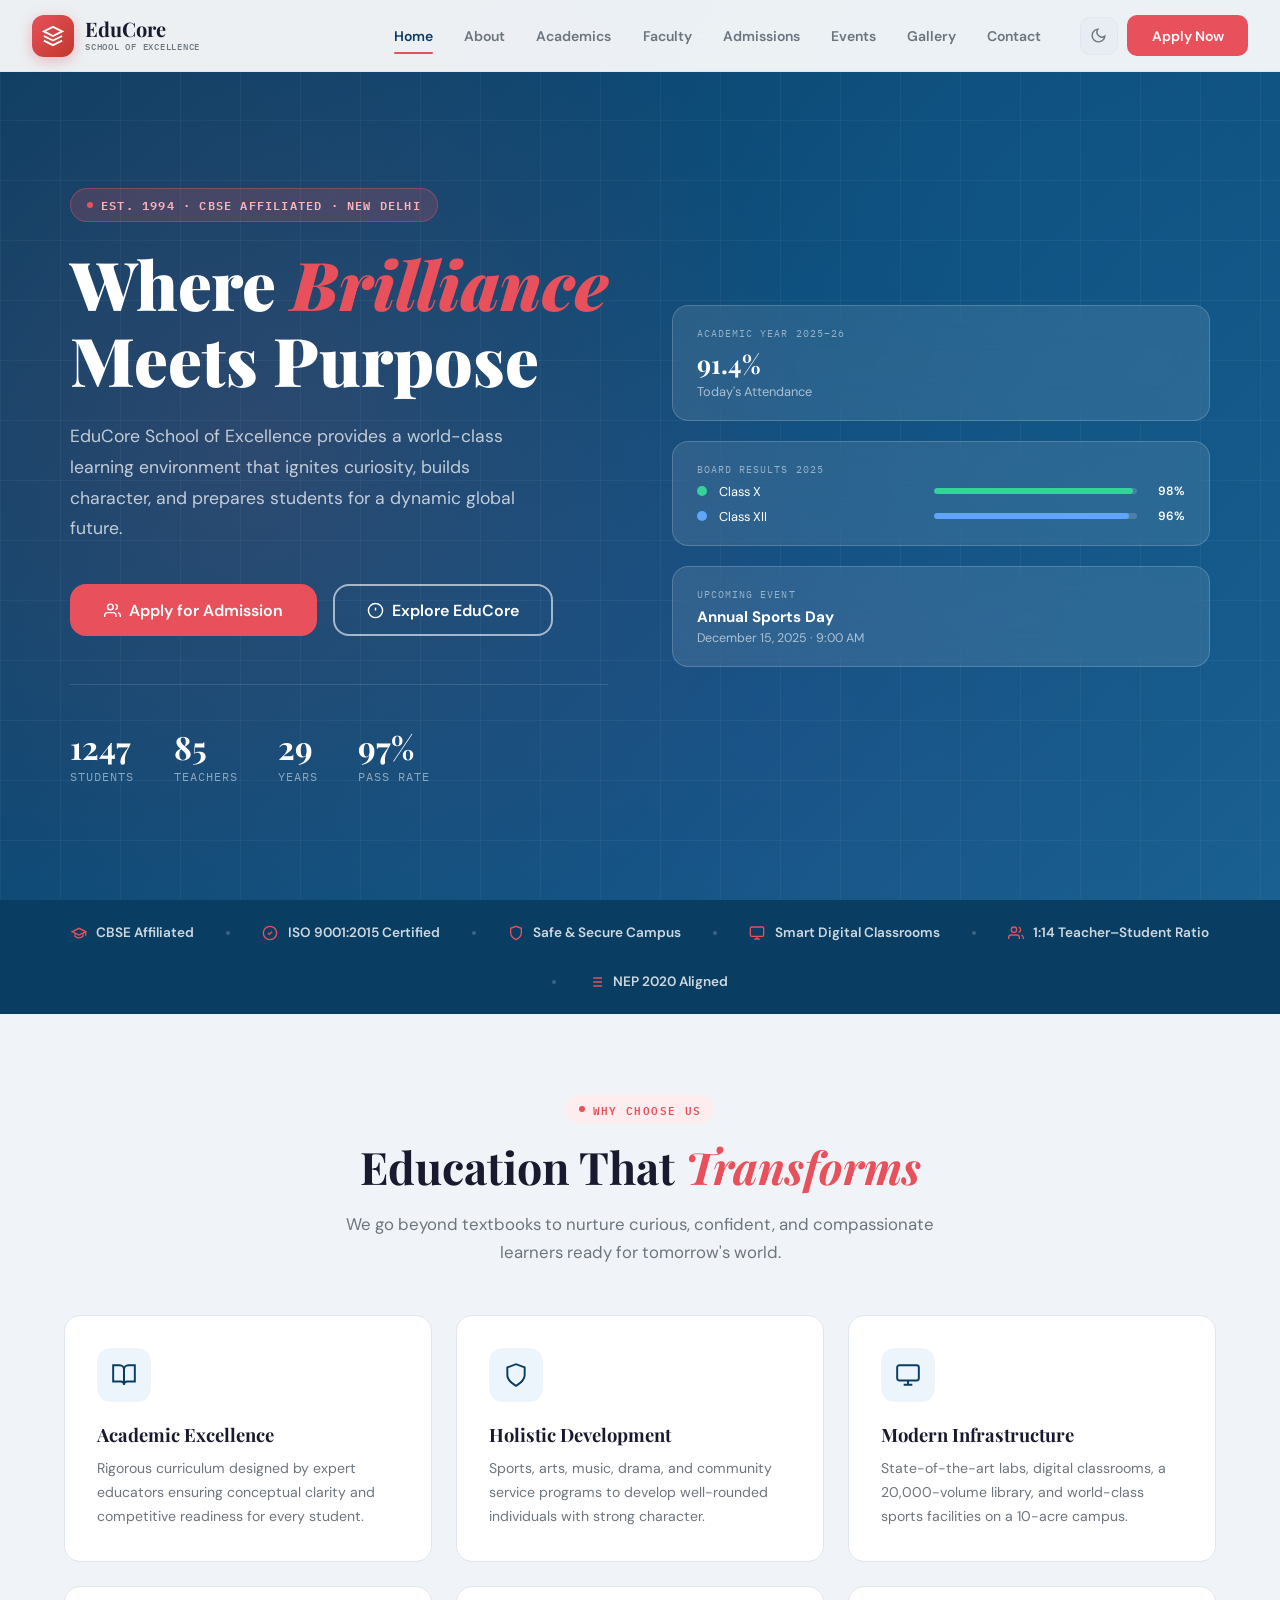
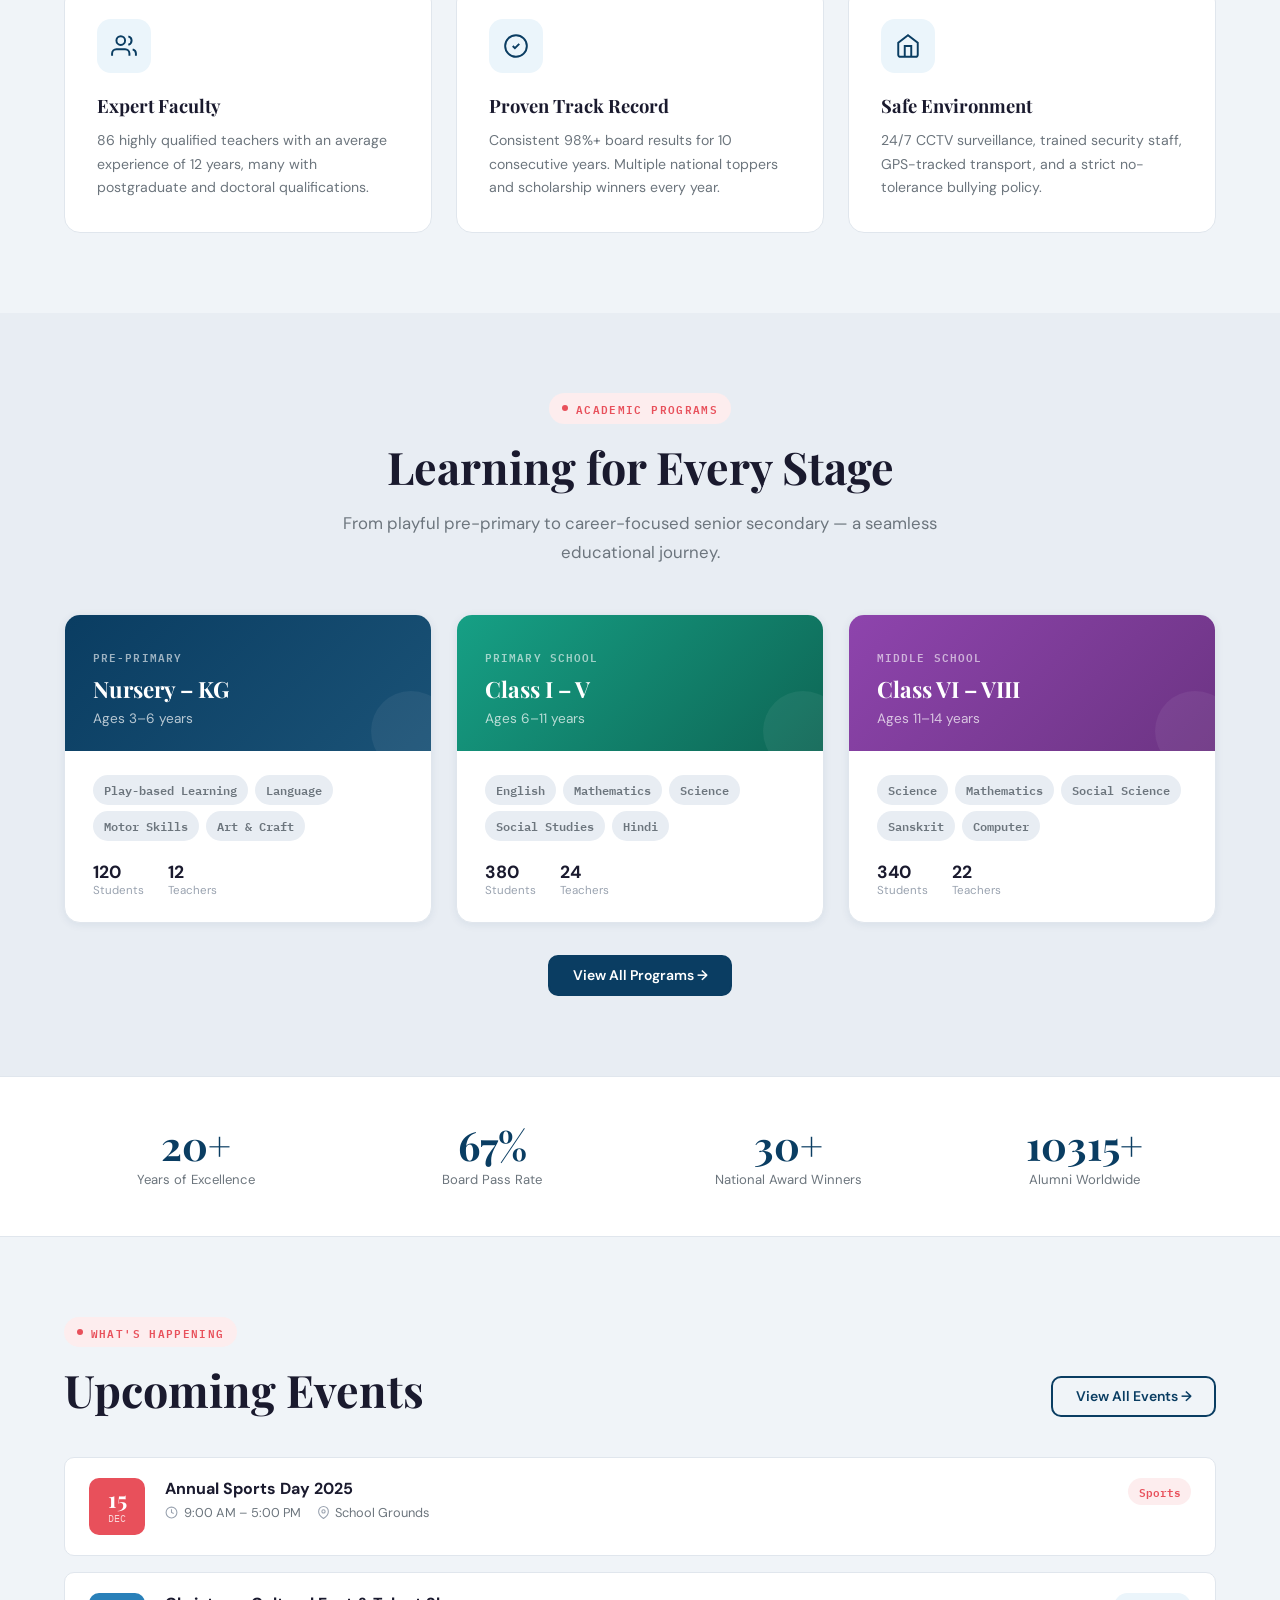
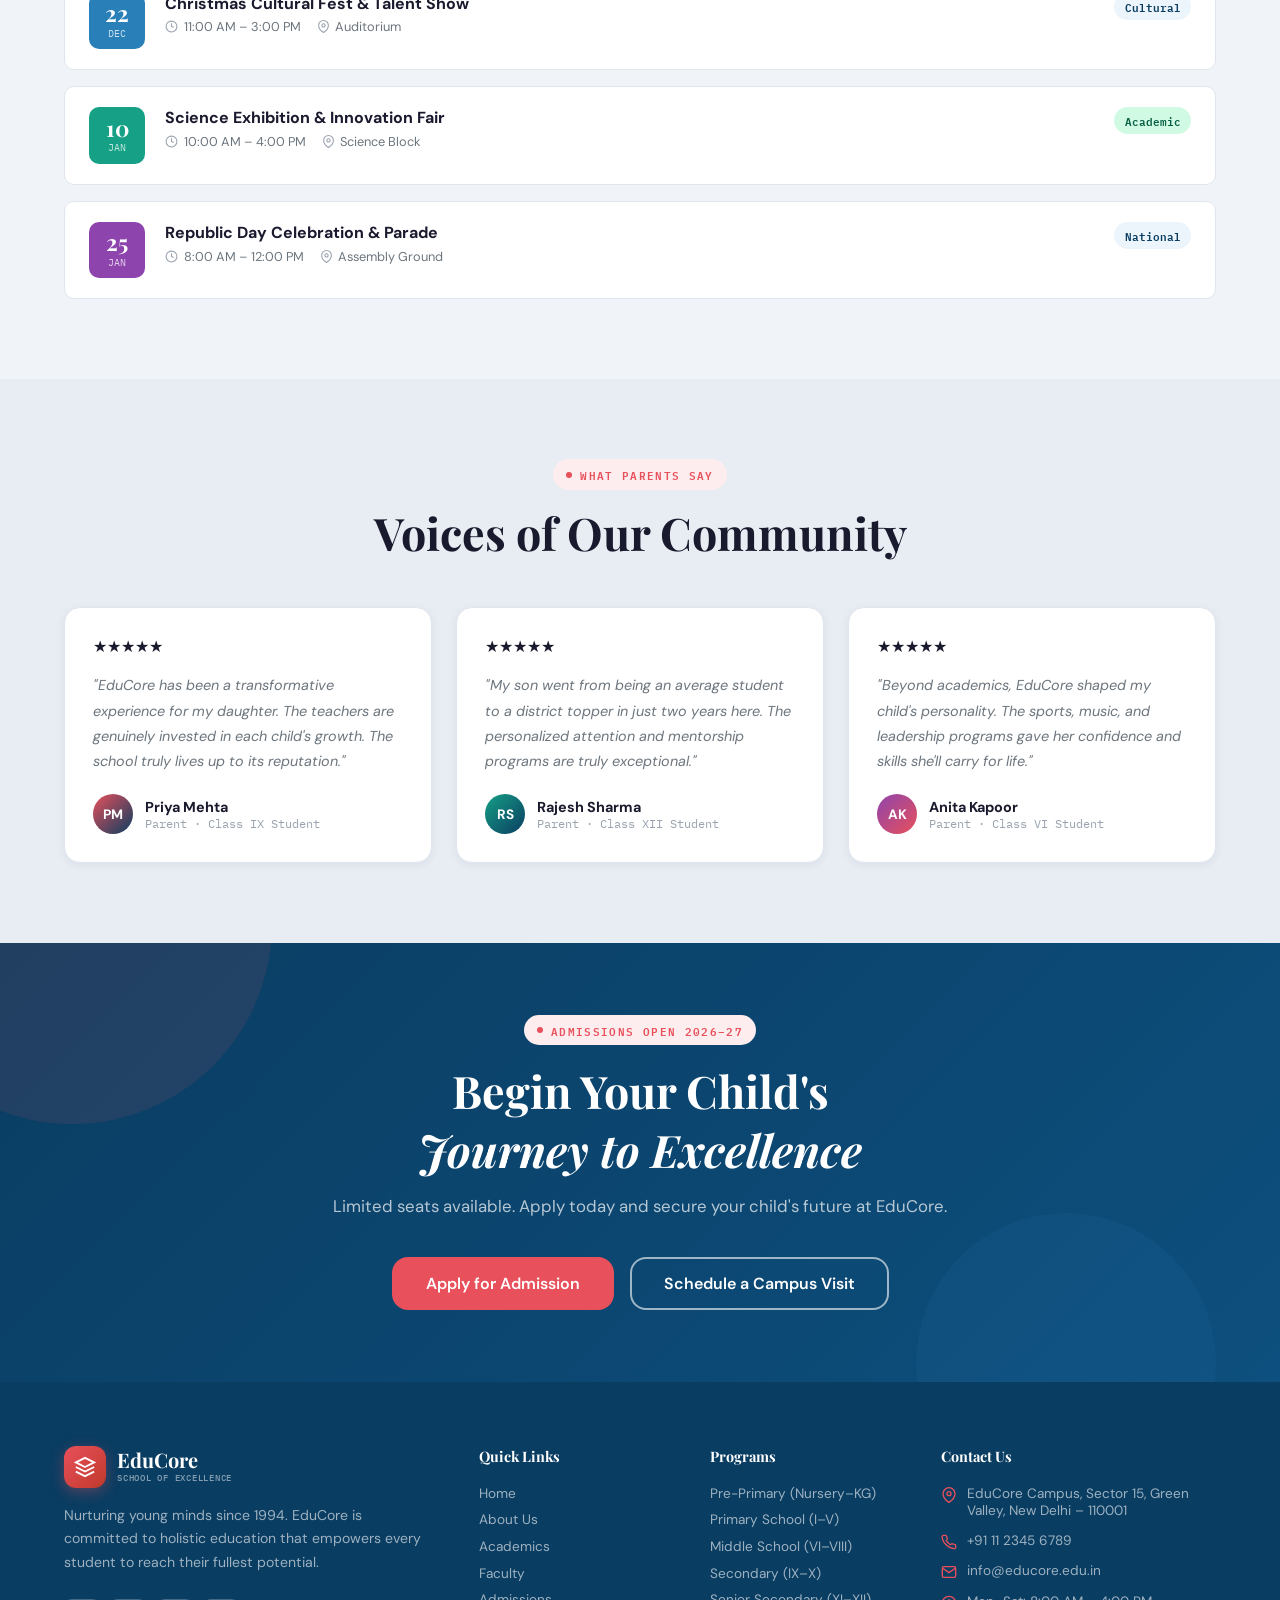
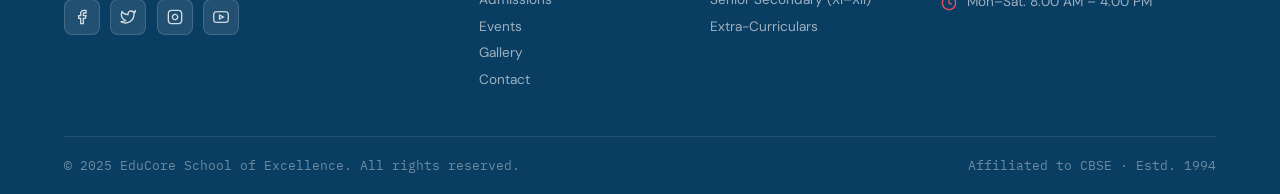
==== commit 21565426: "fix" ====
--- a/index.html
+++ b/index.html
@@ -402,19 +402,7 @@
   renderNav('index.html', '');
   renderFooter('');
 </script>
- <script>
-    if ('serviceWorker' in navigator) {
-        window.addEventListener('load', function () {
-            navigator.serviceWorker.register('/service-worker.js')
-            .then(function(registration) {
-                console.log('ServiceWorker registered');
-            })
-            .catch(function(error) {
-                console.log('ServiceWorker failed:', error);
-            });
-        });
-    }
-    </script>
+
 
 </body>
 </html>
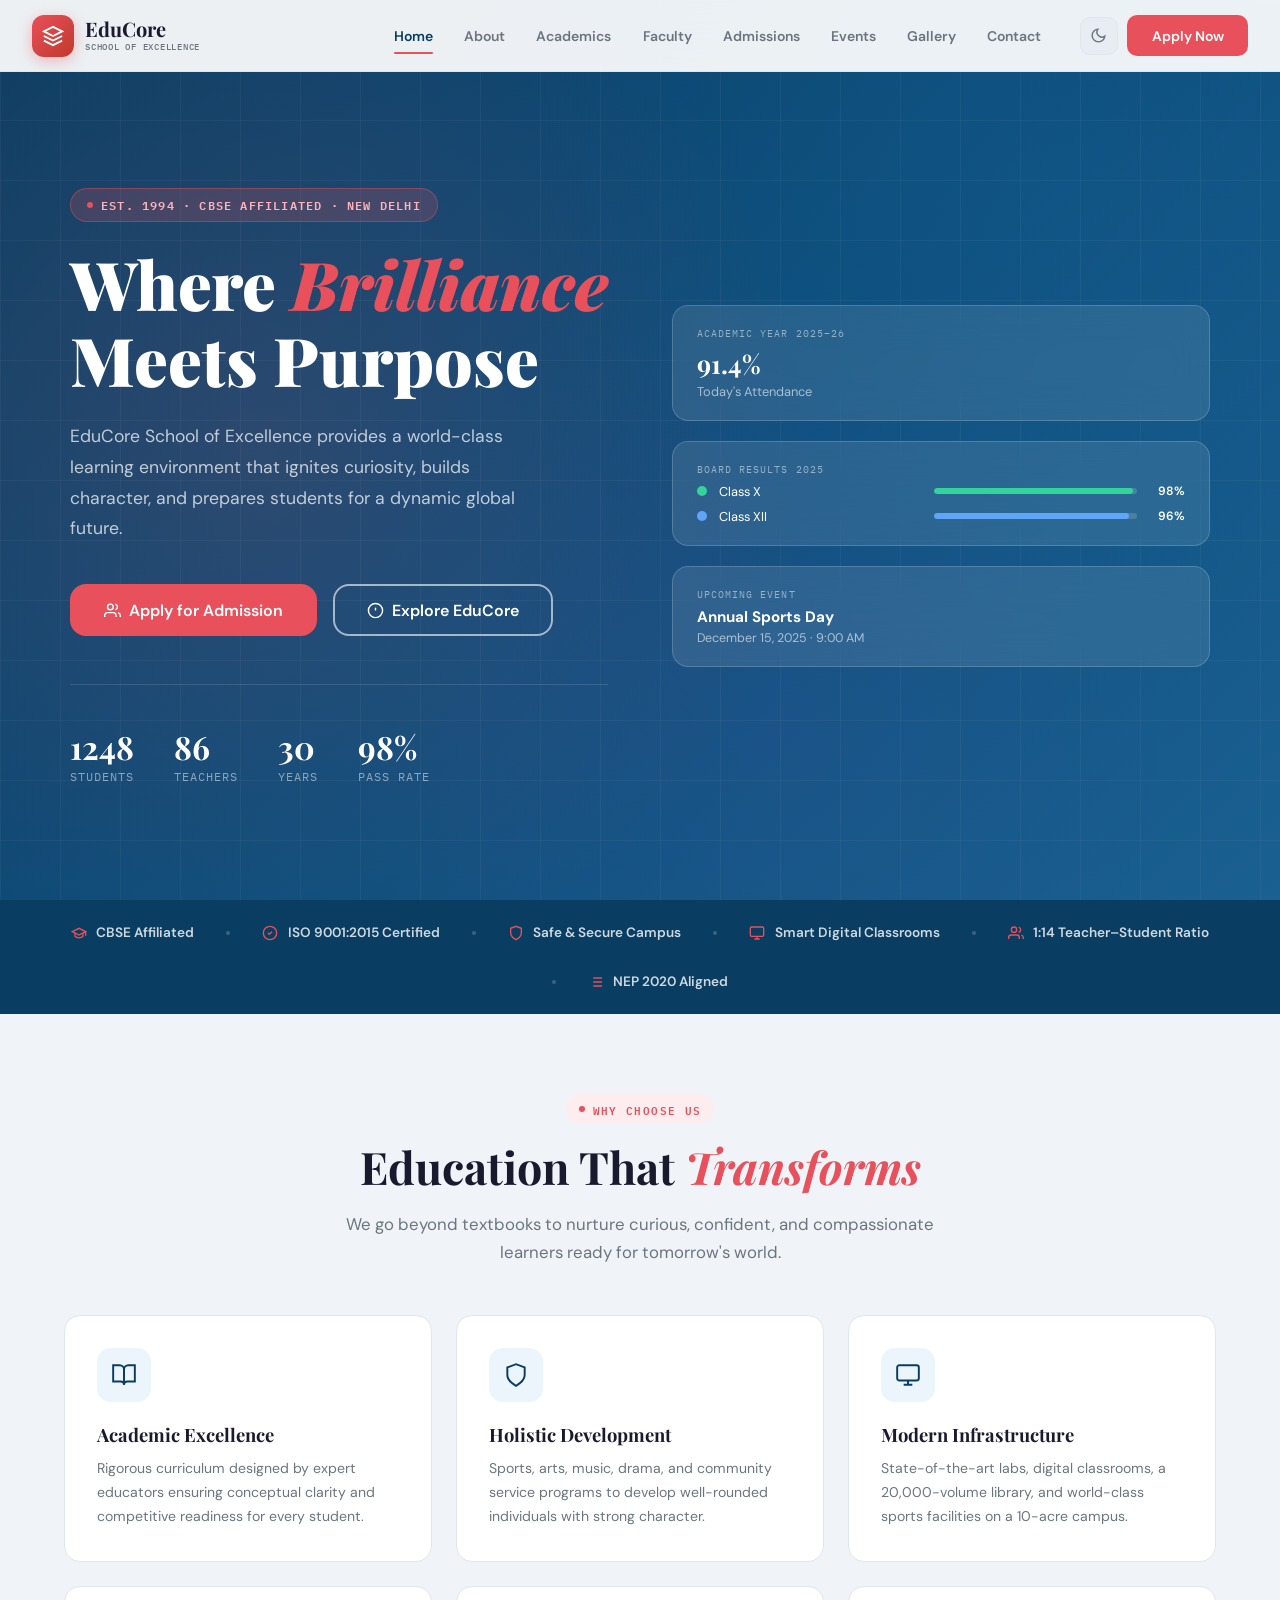
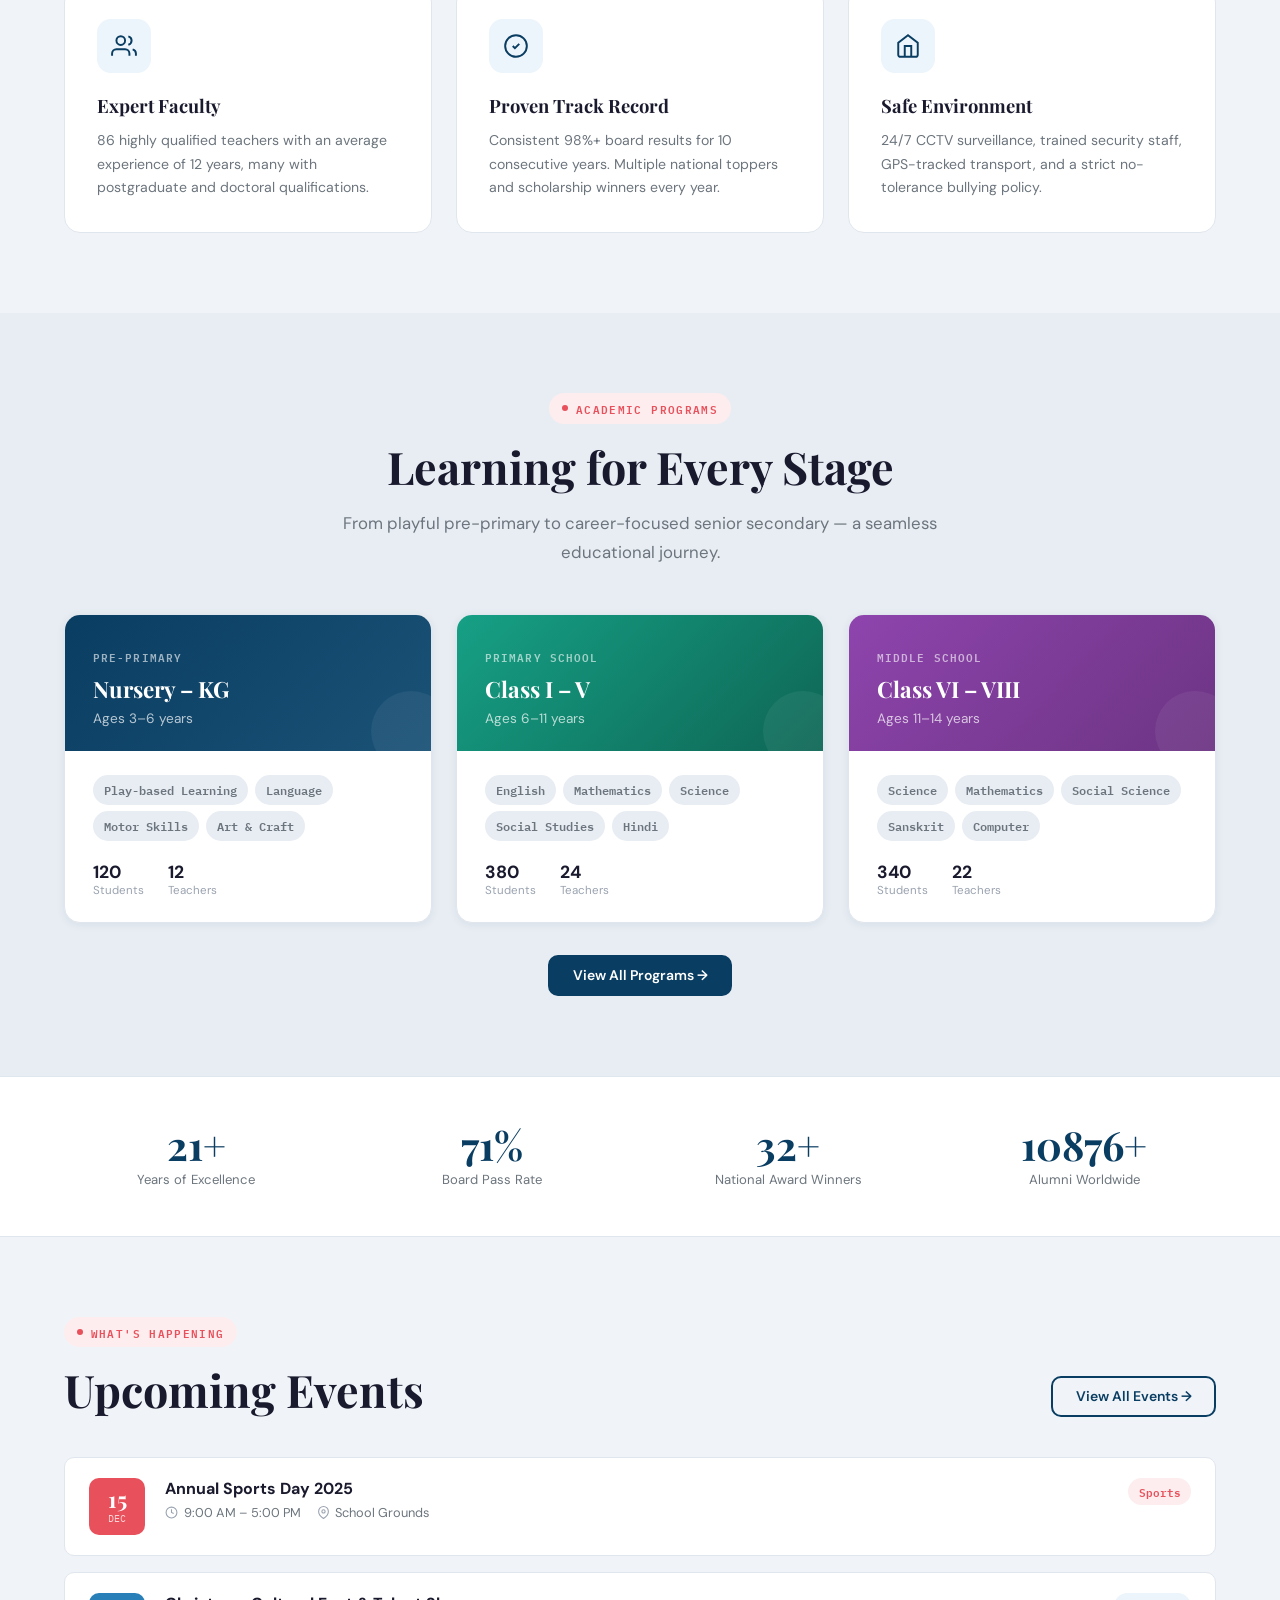
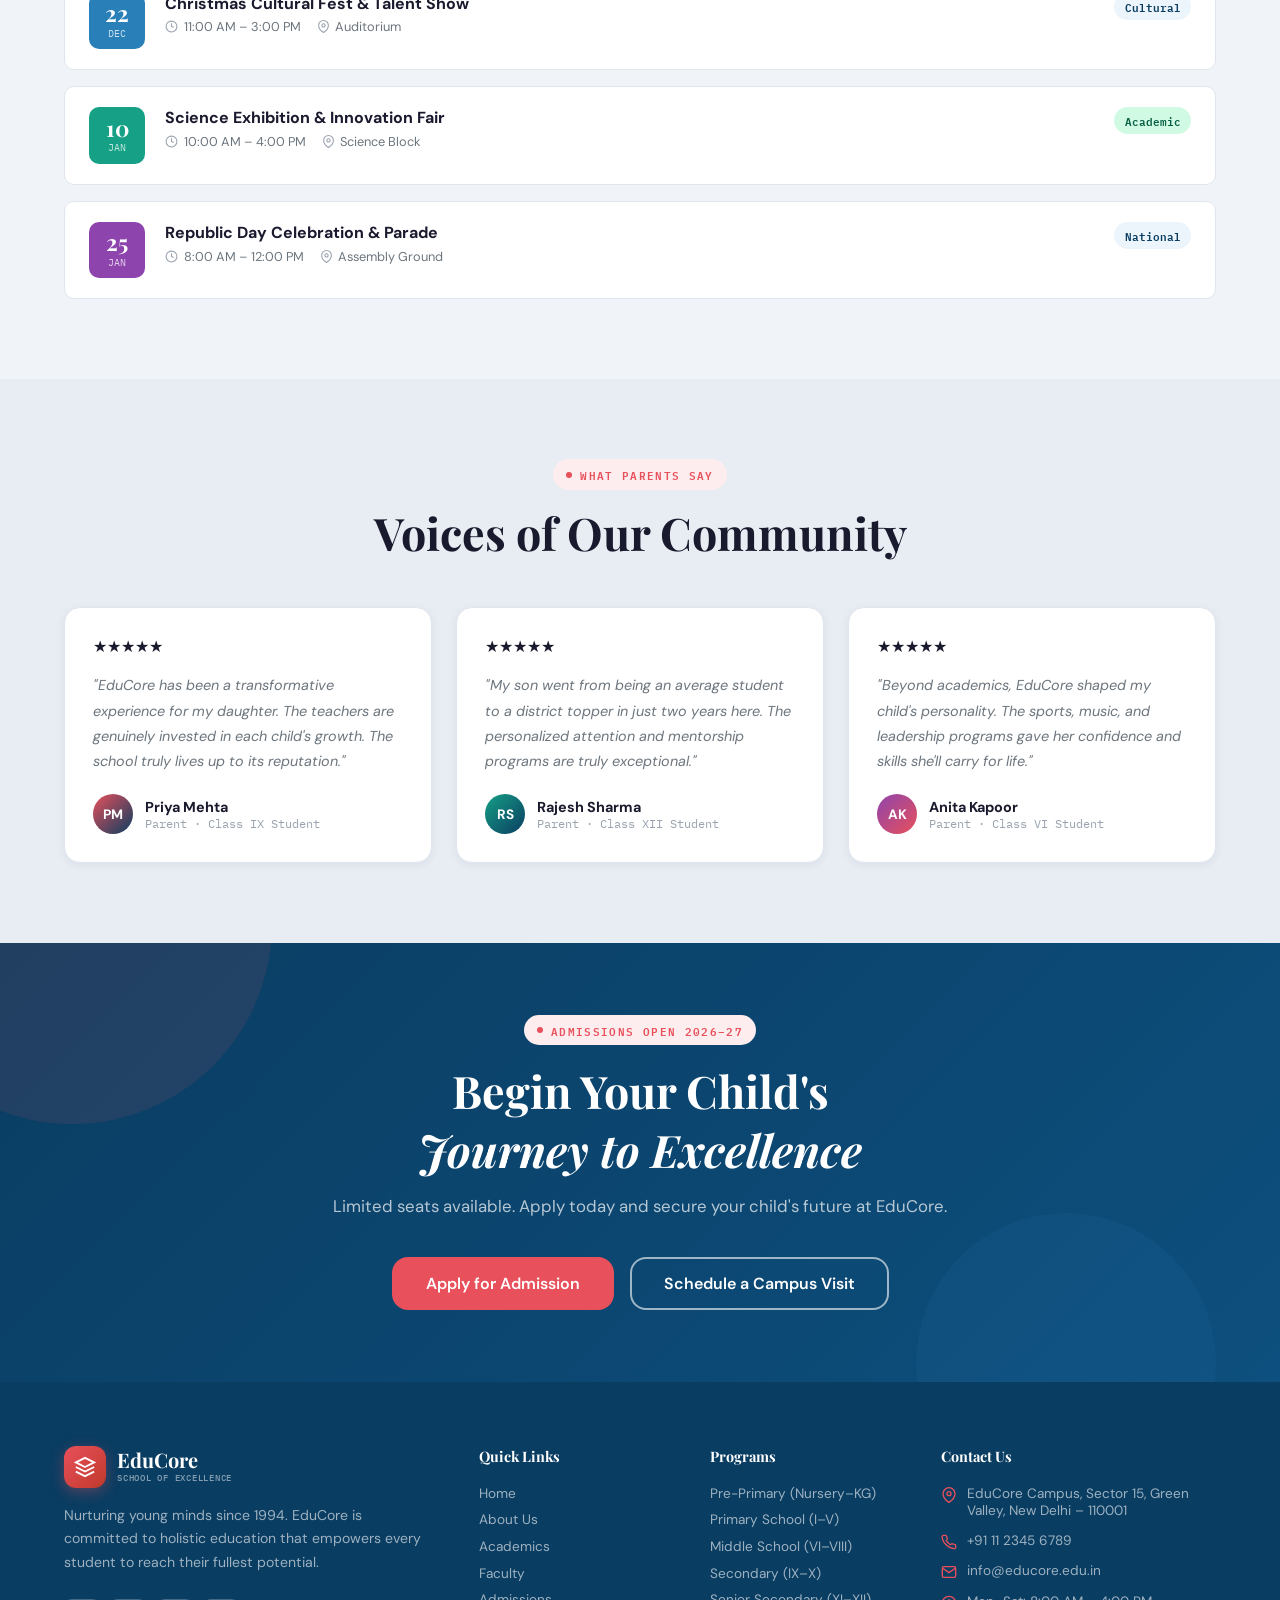
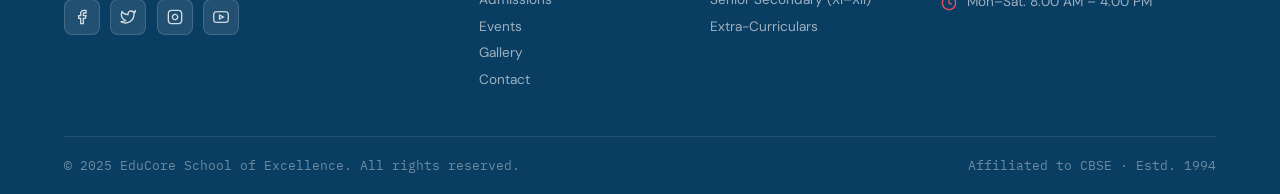
==== commit 995c60f4: "fix" ====
--- a/index.html
+++ b/index.html
@@ -5,7 +5,7 @@
   <meta name="viewport" content="width=device-width, initial-scale=1.0">
   <title>EduCore School of Excellence — Home</title>
   <meta name="description" content="EduCore School of Excellence – A leading CBSE school in New Delhi offering world-class education from Nursery to Class XII.">
-  <link rel="manifest" href="/manifest.json">
+  <link rel="manifest" href="./manifest.json">
     <meta name="theme-color" content="#0f172a">
     <meta name="mobile-web-app-capable" content="yes">
     <meta name="apple-mobile-web-app-capable" content="yes">
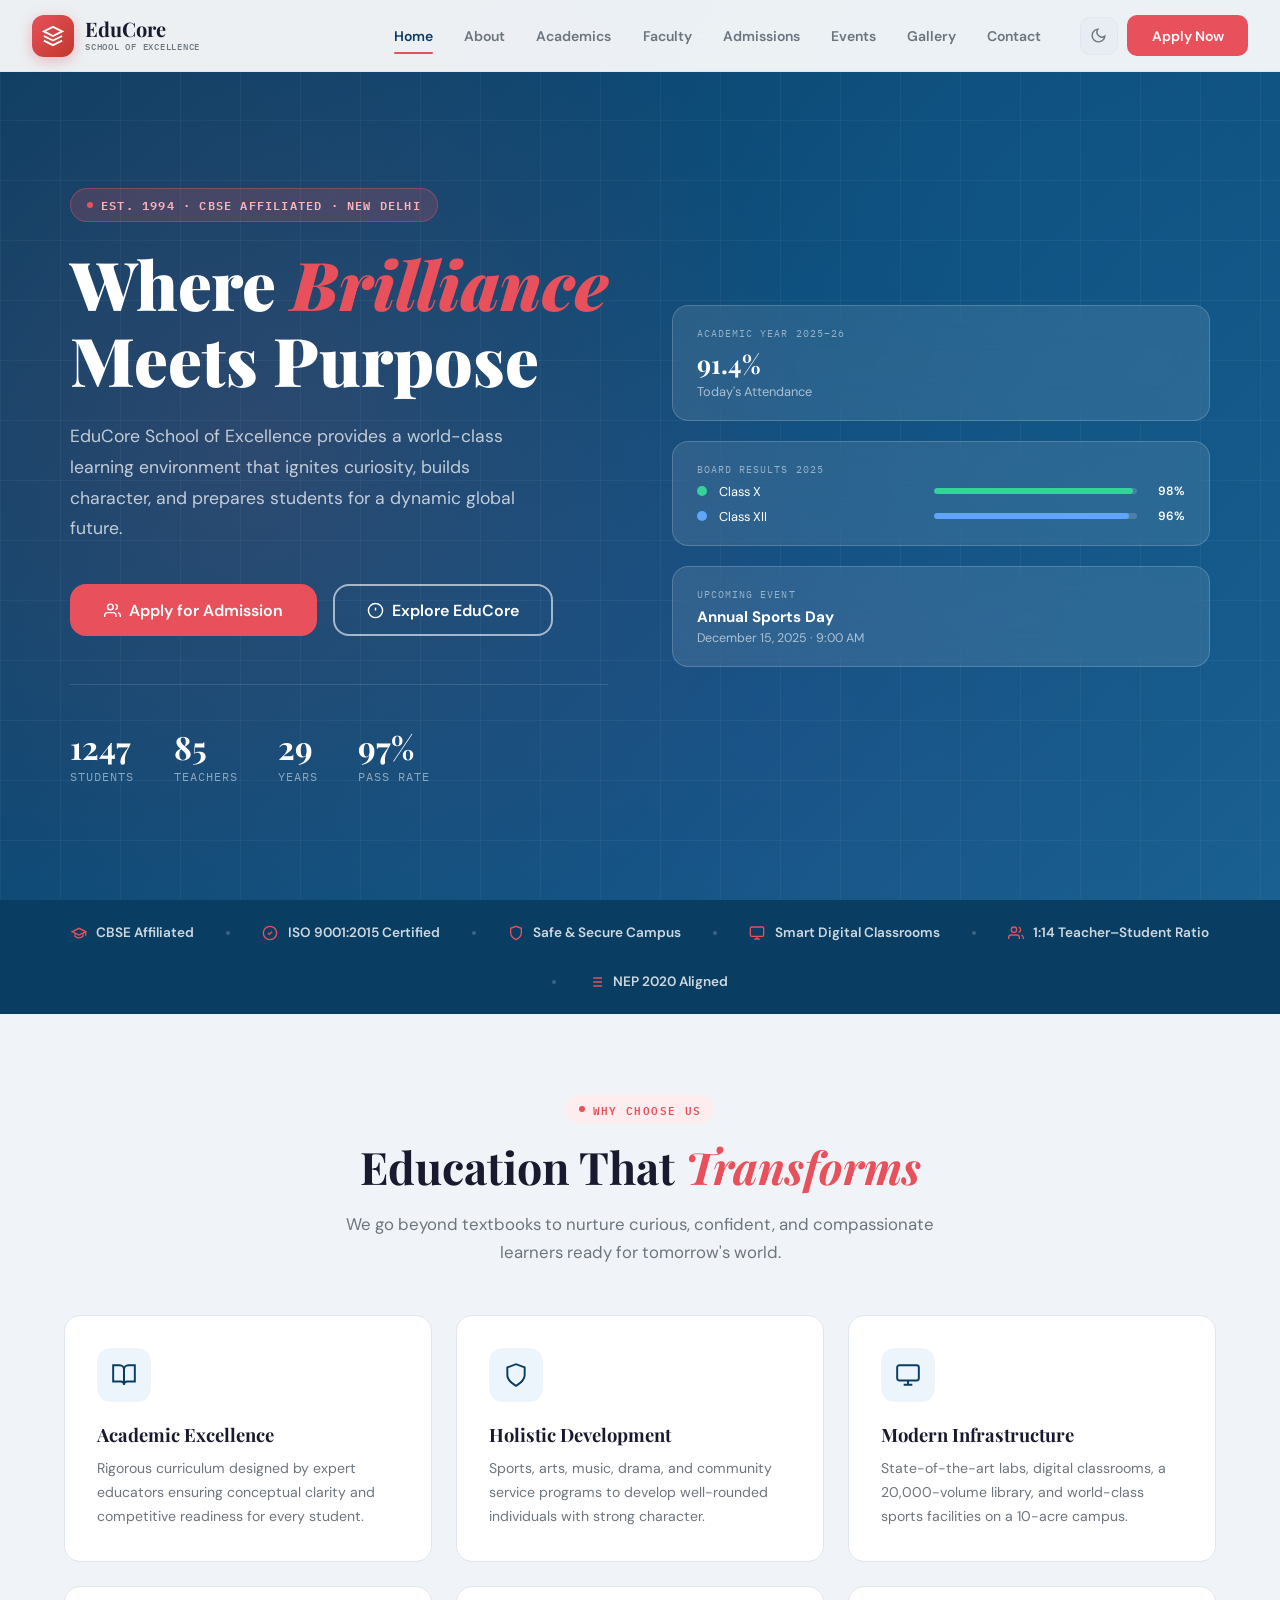
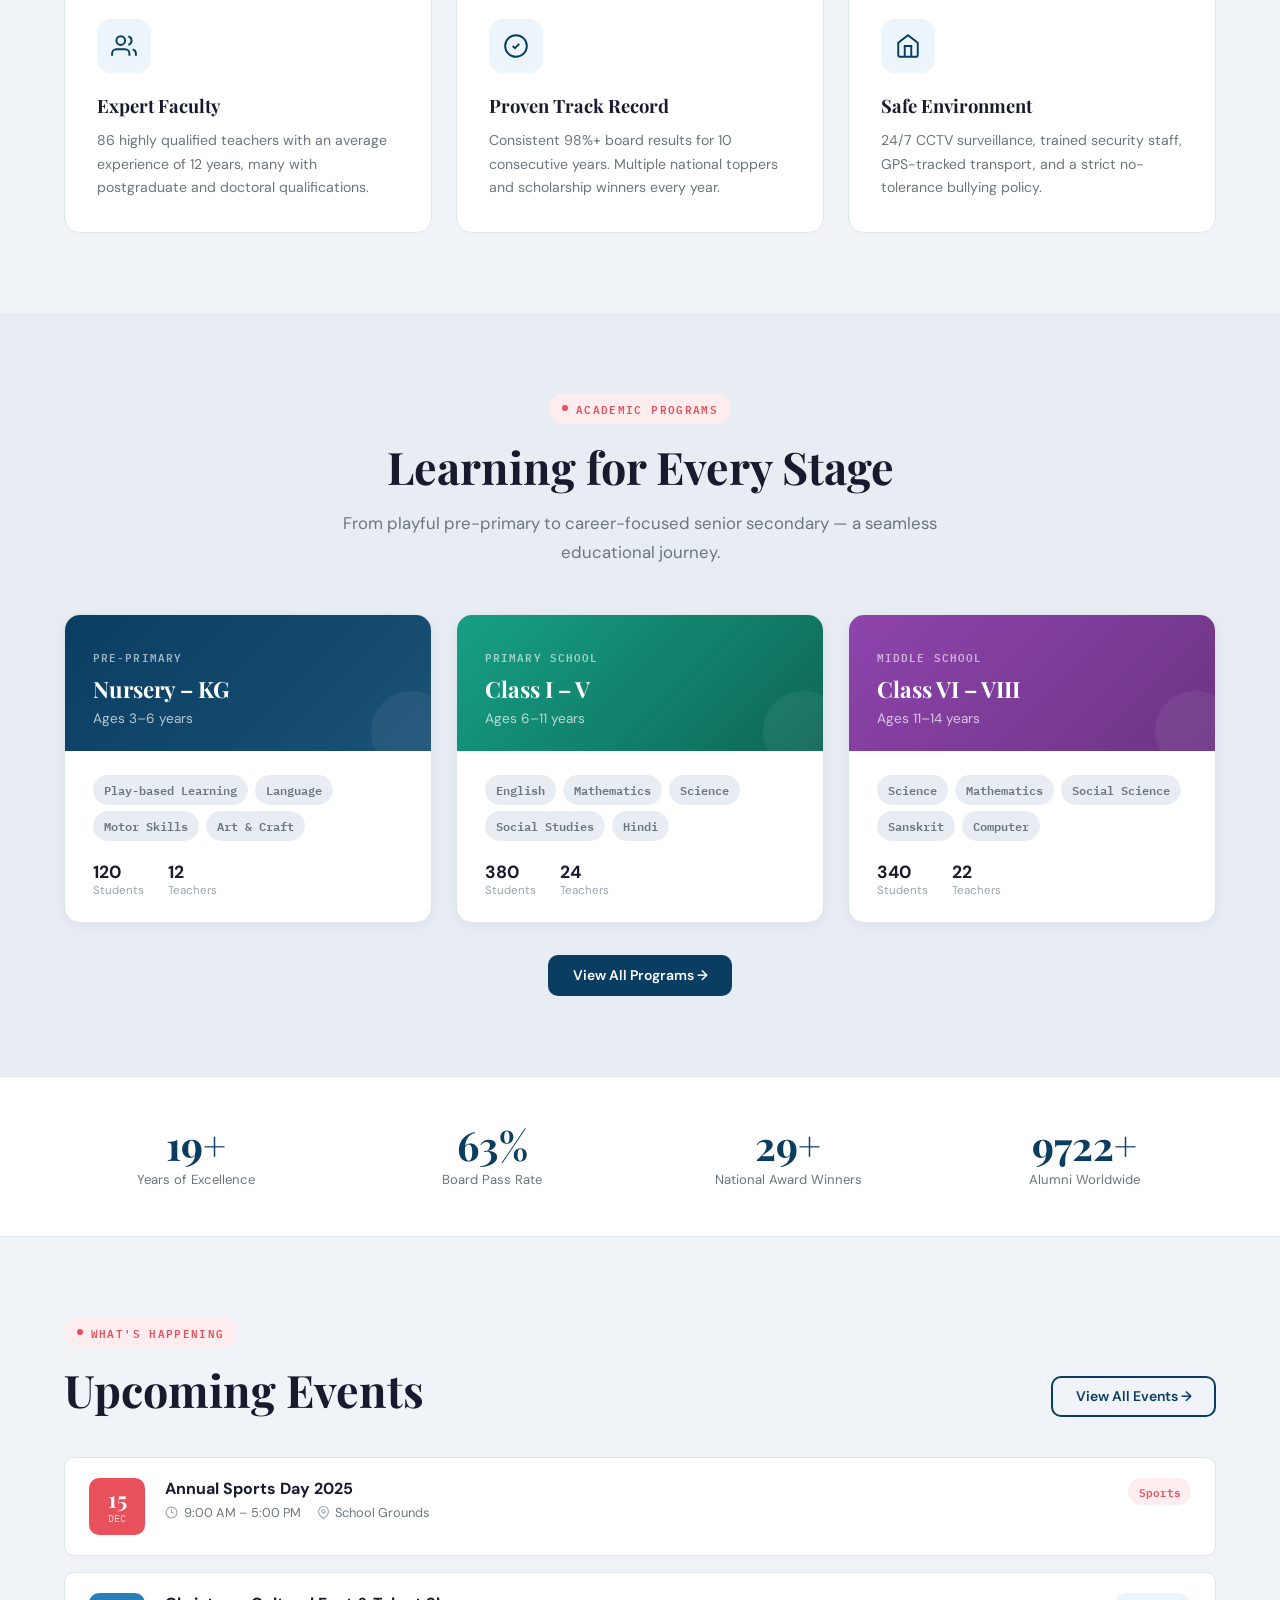
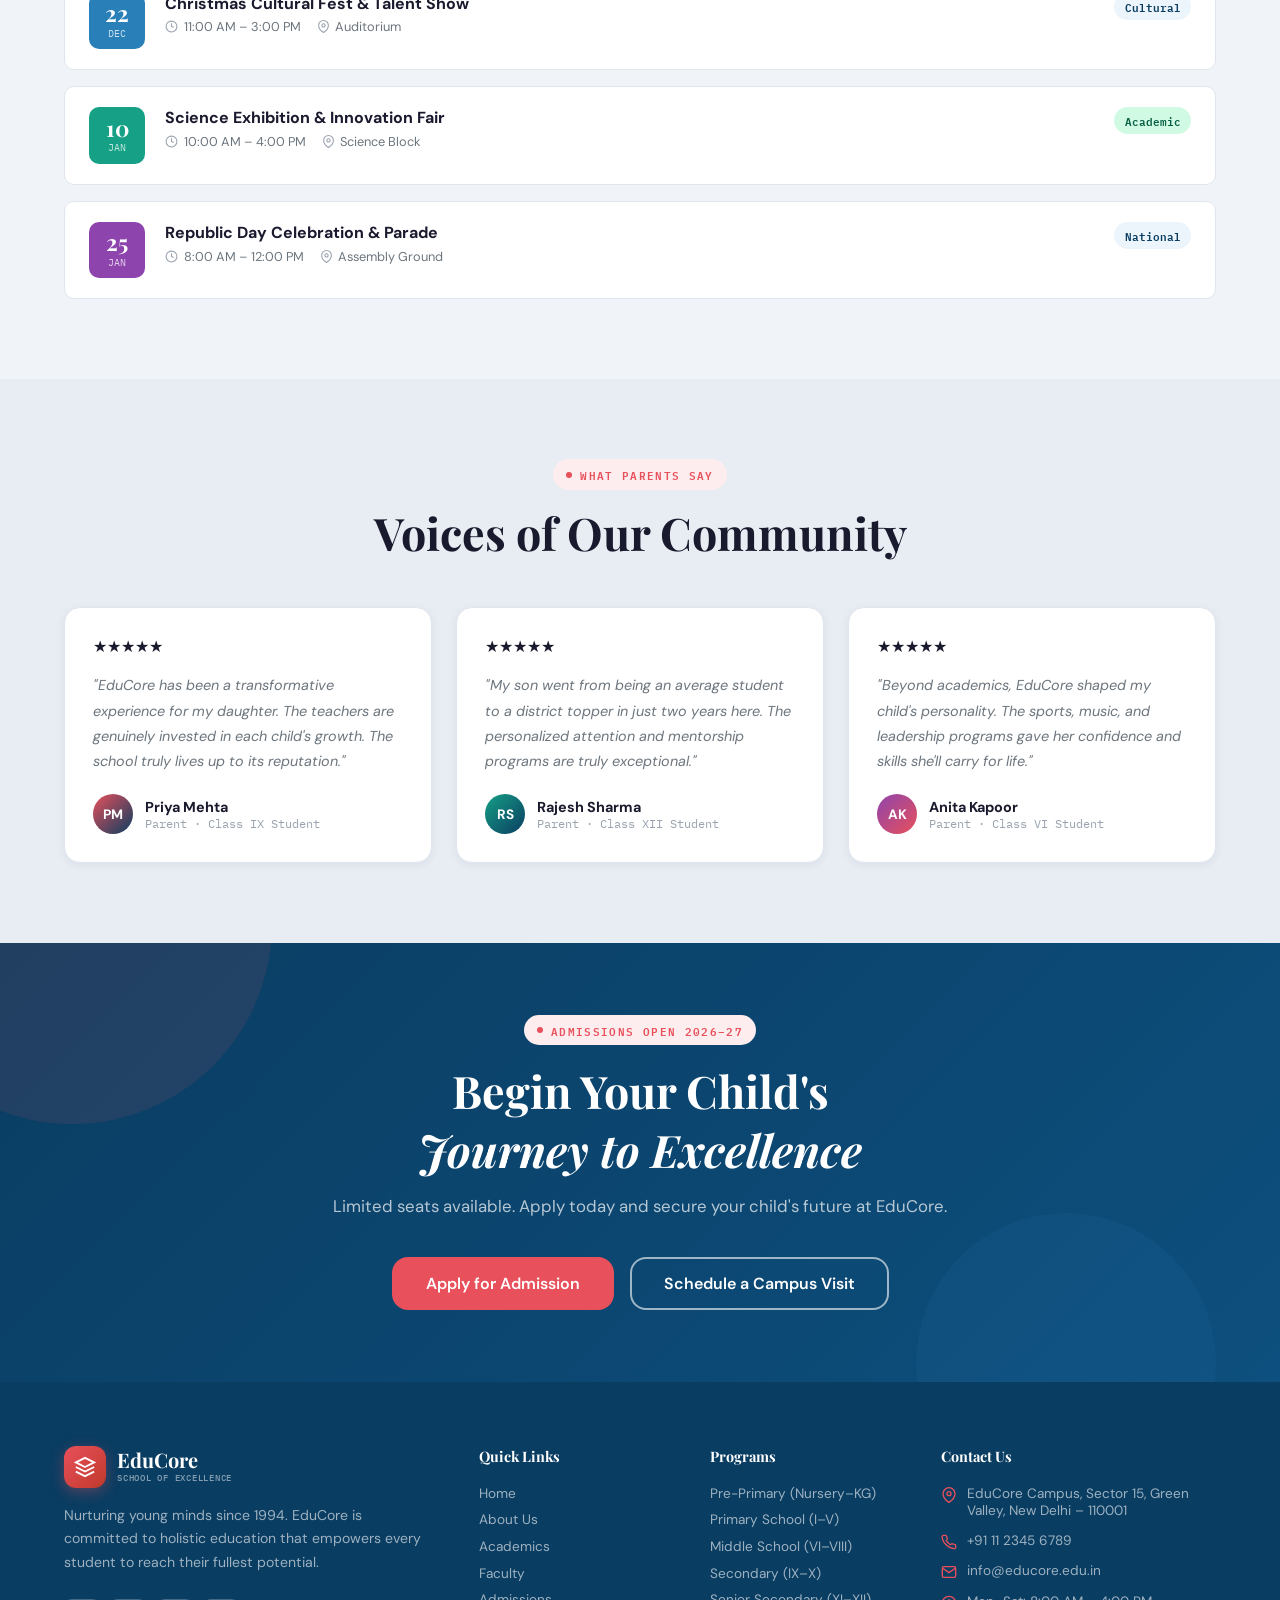
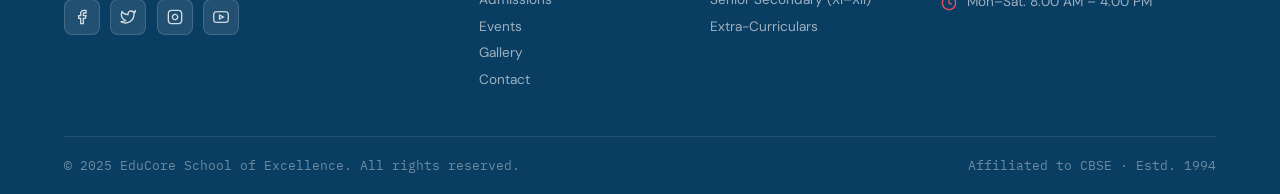
==== commit 4cff1221: "fix" ====
--- a/index.html
+++ b/index.html
@@ -11,8 +11,10 @@
     <meta name="apple-mobile-web-app-capable" content="yes">
     <meta name="apple-mobile-web-app-status-bar-style" content="black-translucent">
     <meta name="apple-mobile-web-app-title" content="EduCore">
+    <link rel="icon" type="image/png" sizes="32x32" href="./favicon-32x32.png">
+    <link rel="apple-touch-icon" href="./icon-192x192.png">
    <meta name="apple-mobile-web-app-title" content="EduCore"><meta name="viewport" content="width=device-width, initial-scale=1, maximum-scale=1, user-scalable=no, viewport-fit=cover">
-  <link rel="stylesheet" href="css/style.css">
+  <link rel="stylesheet" href="./css/style.css">
   <script>
     // Prevent FOUC
     (function(){var t=localStorage.getItem('educore-theme');if(t)document.documentElement.setAttribute('data-theme',t);else if(window.matchMedia('(prefers-color-scheme:dark)').matches)document.documentElement.setAttribute('data-theme','dark');})();
